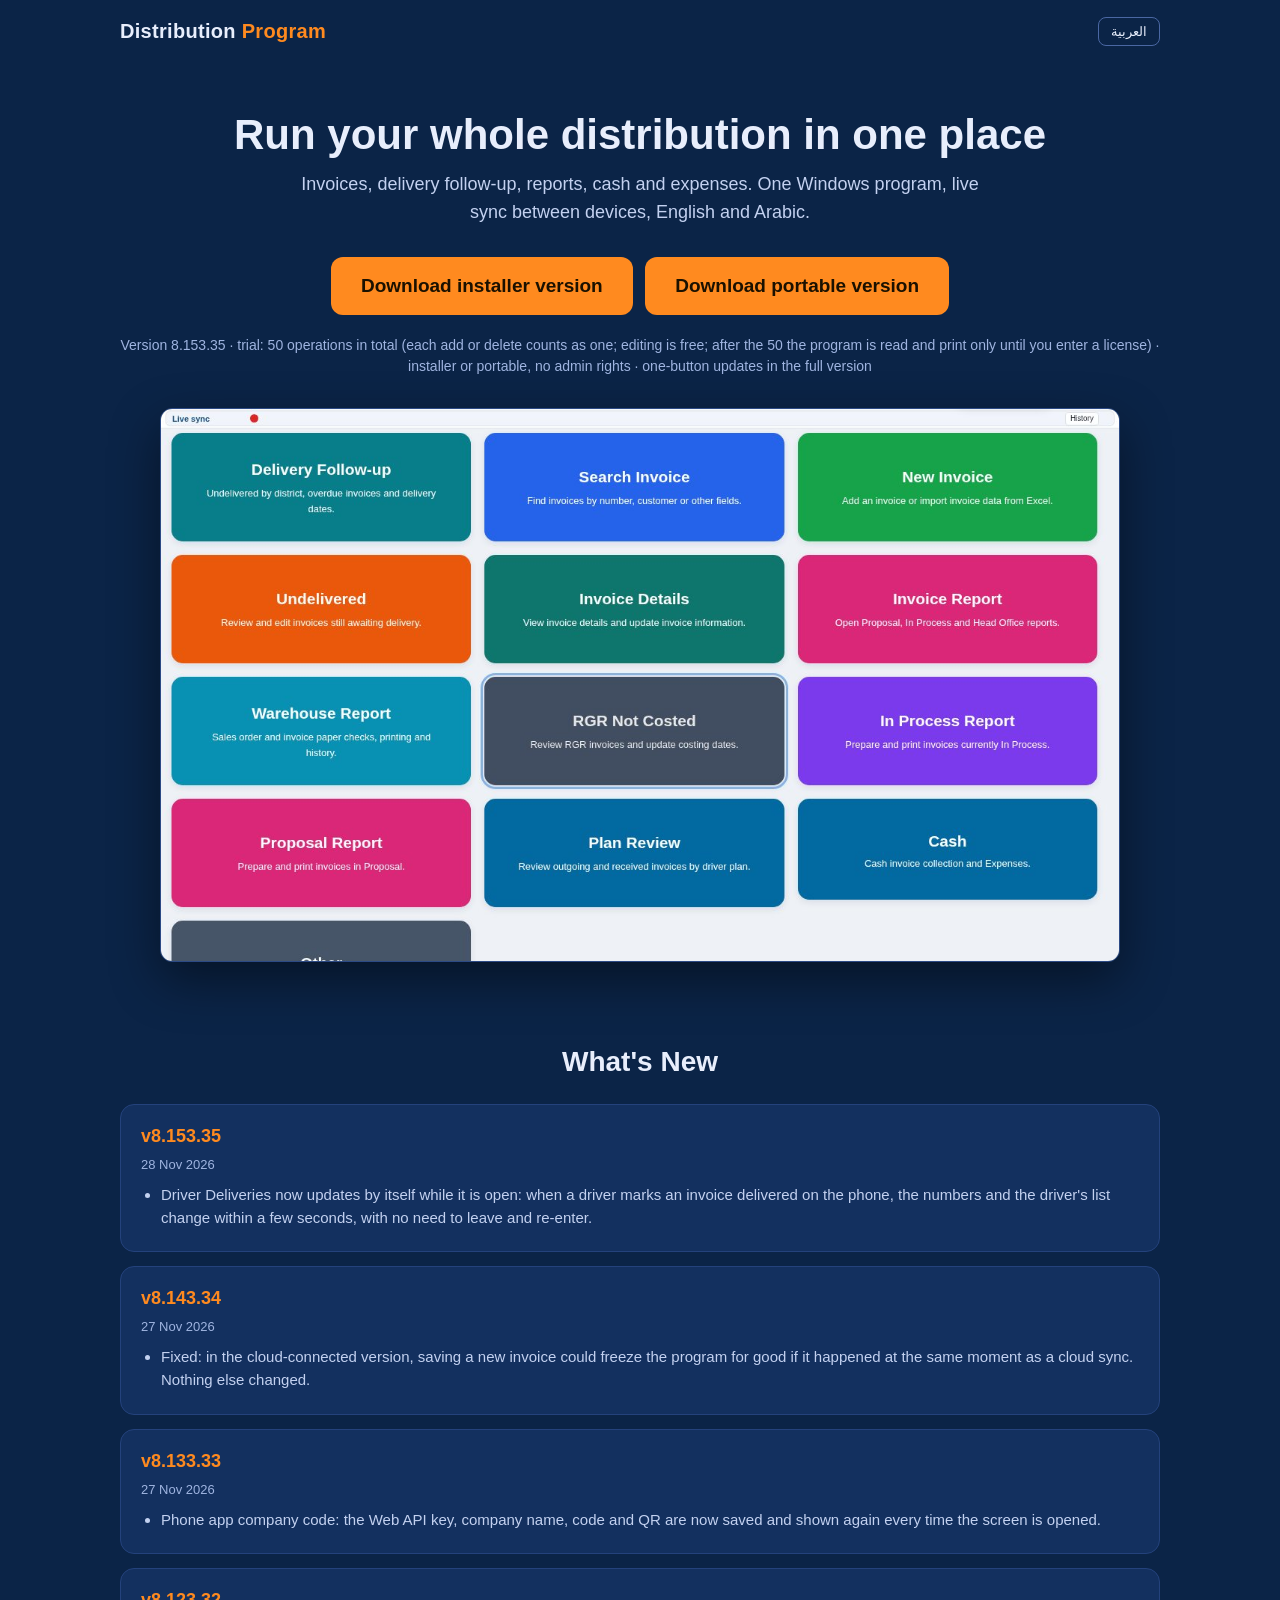
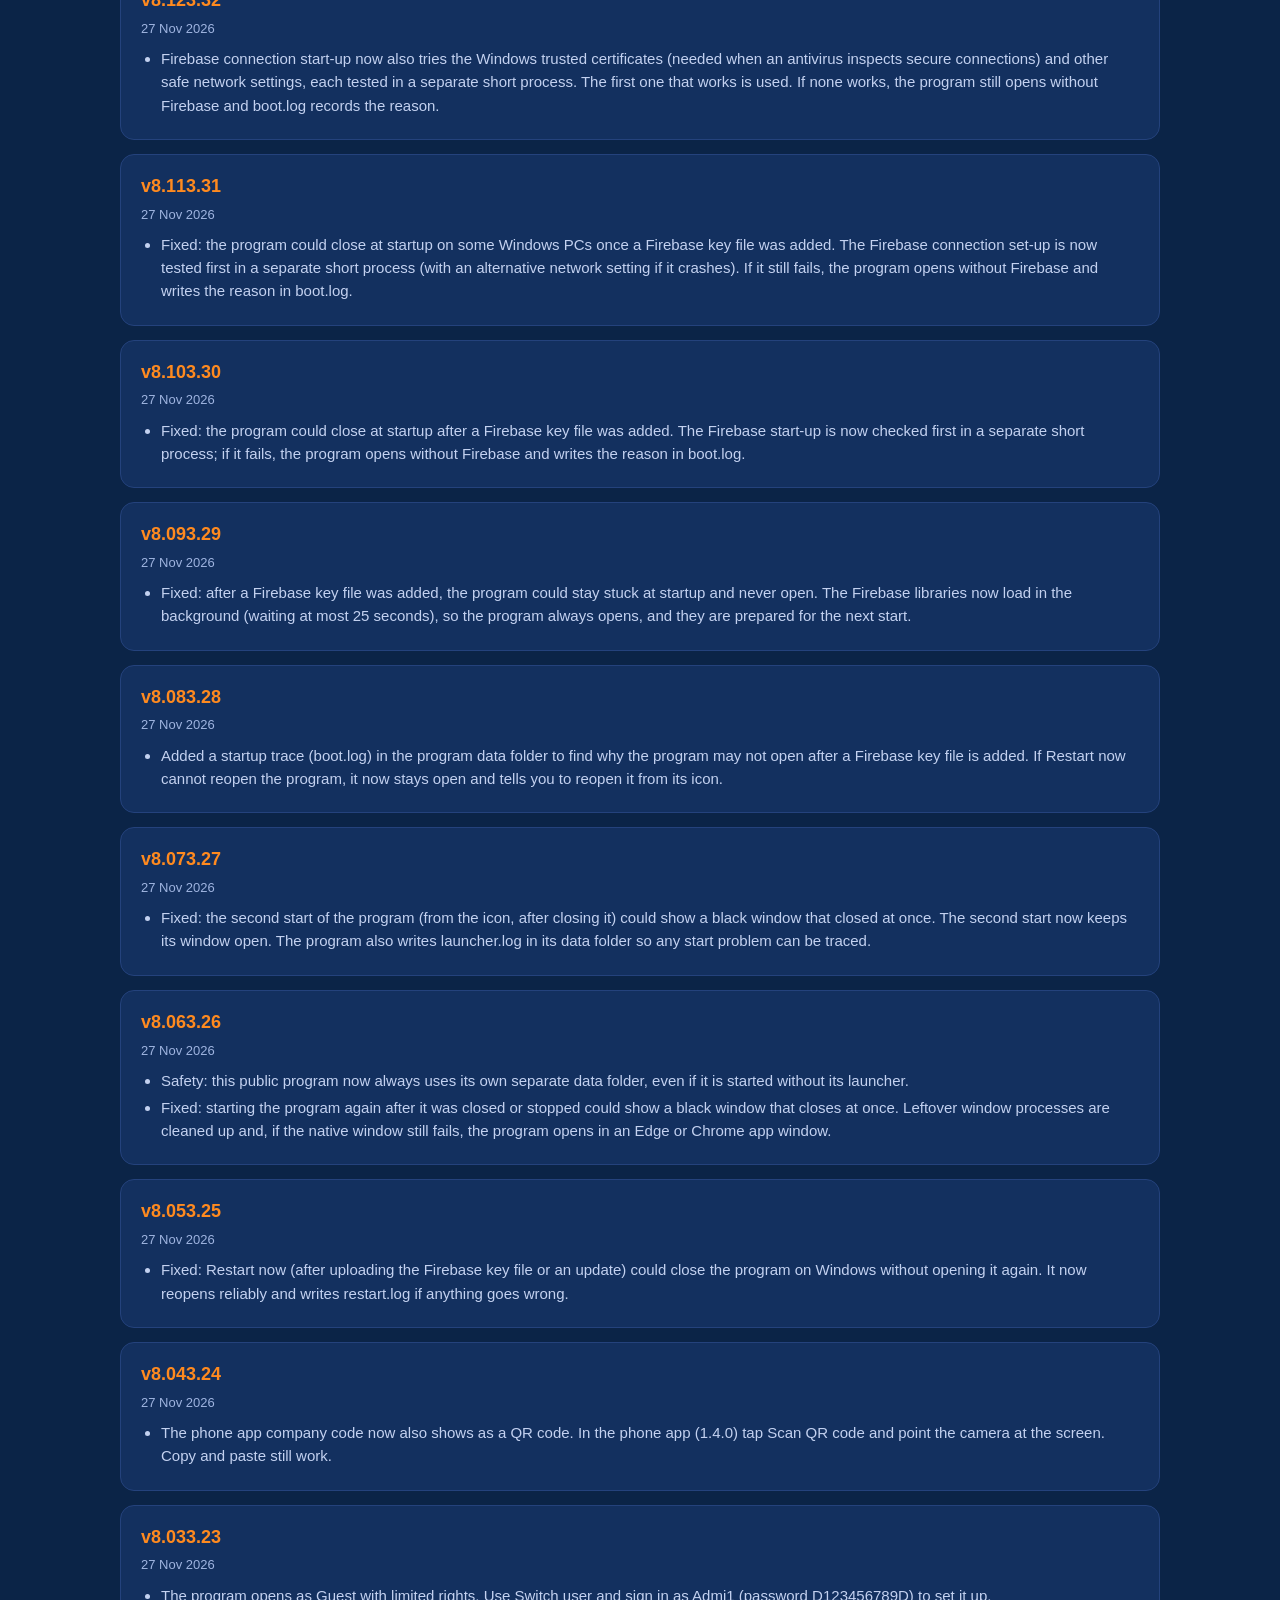
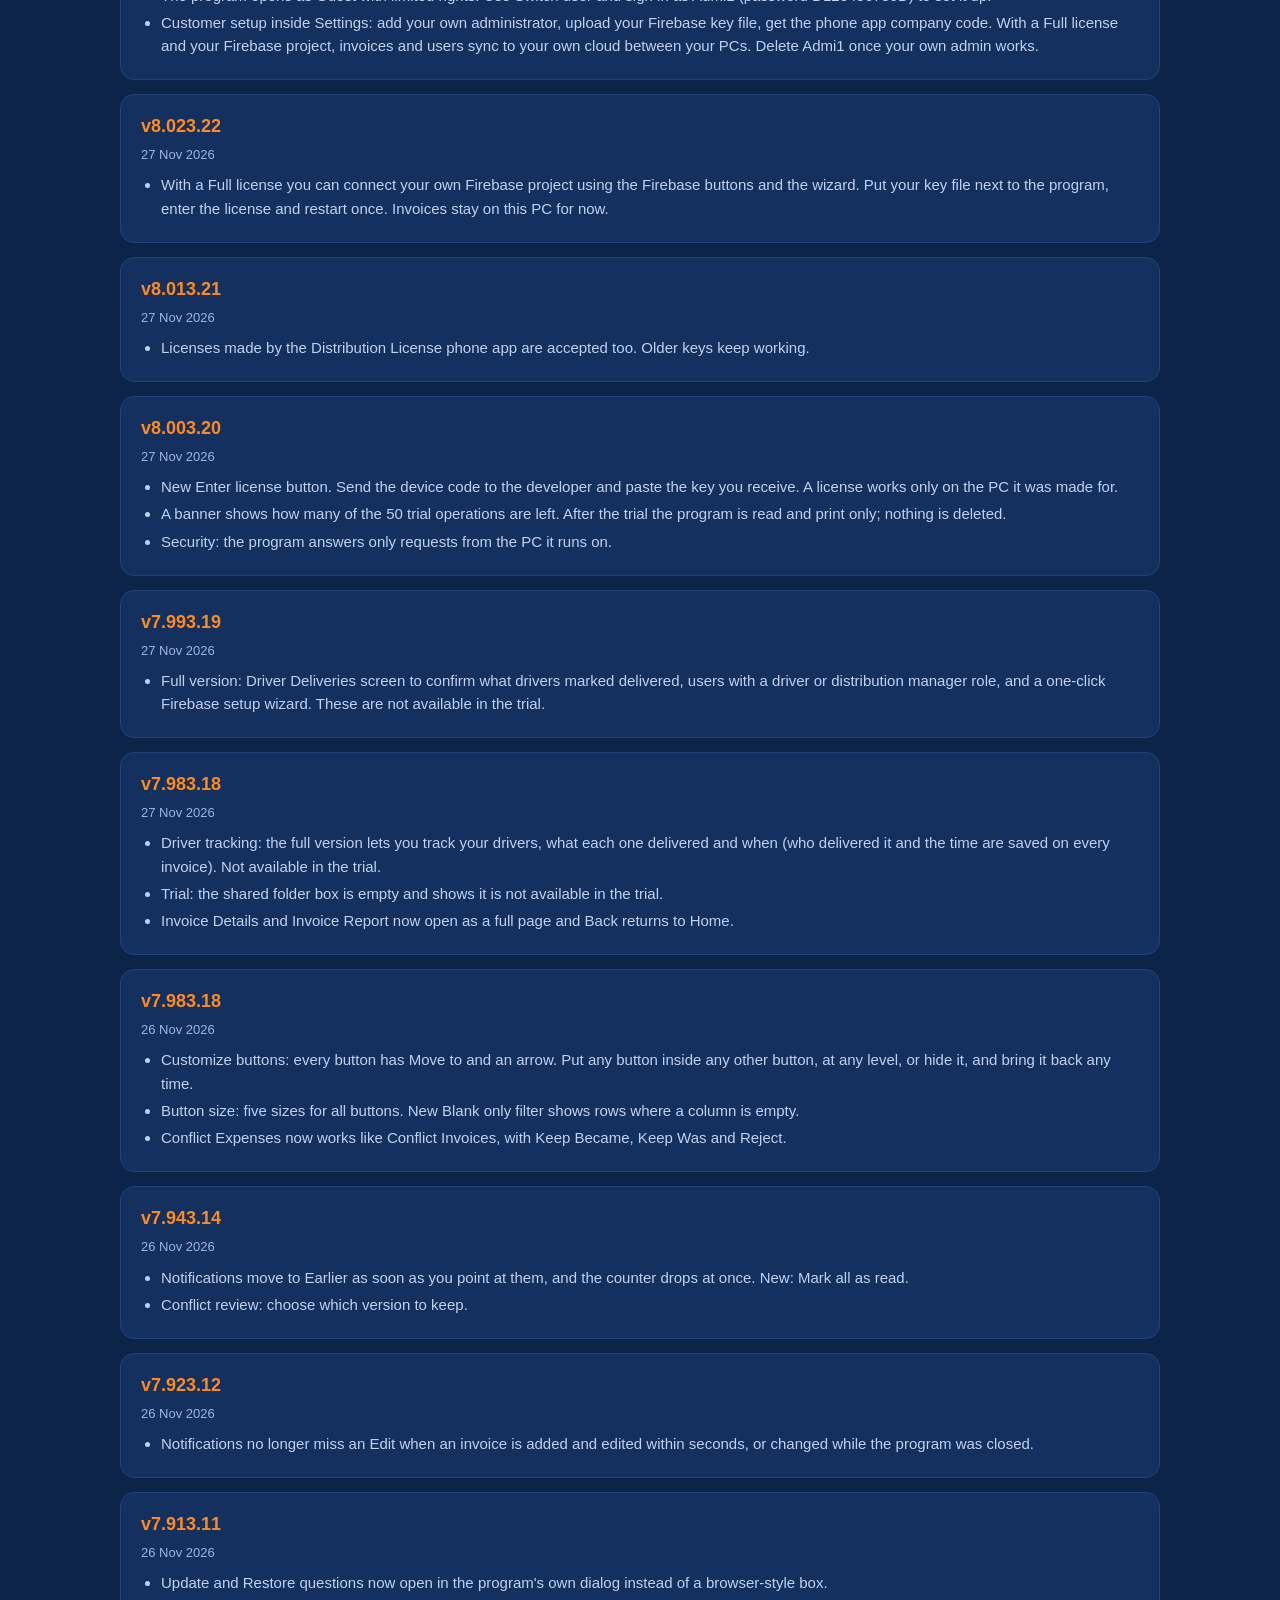
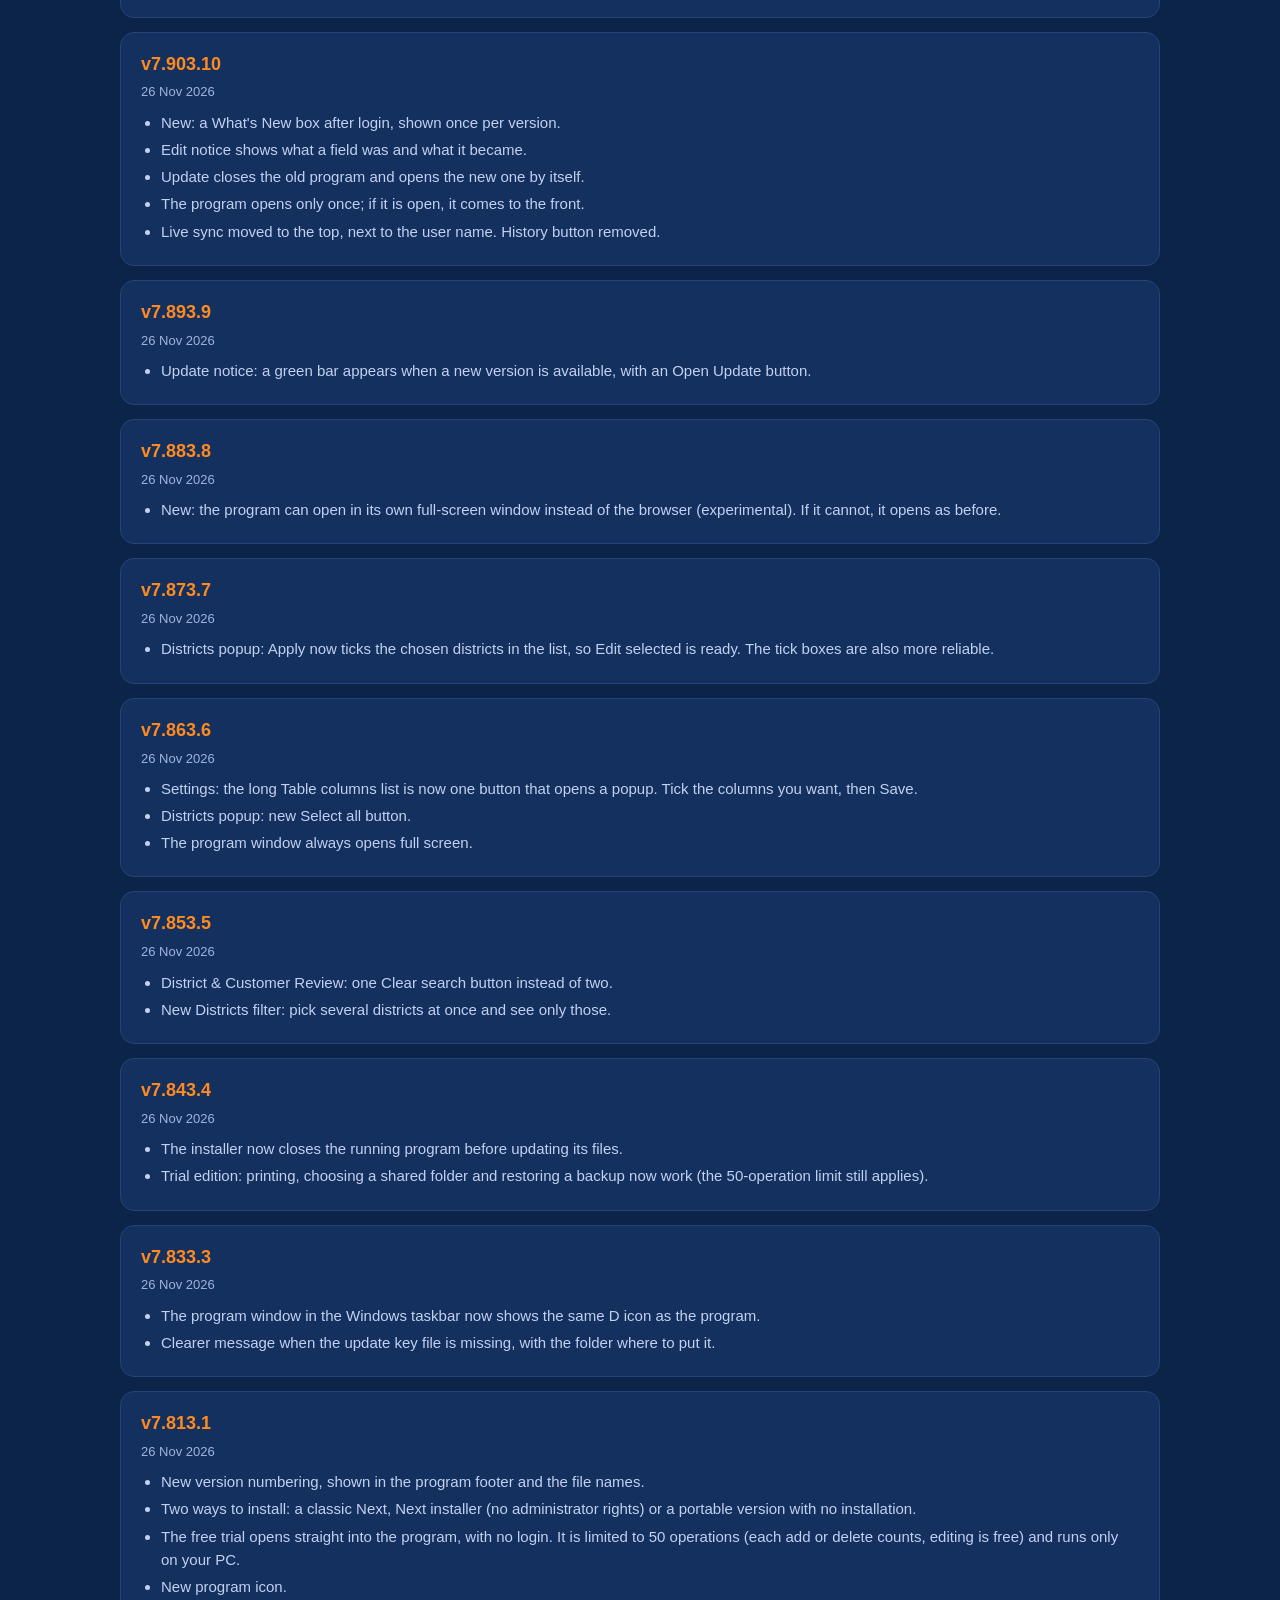
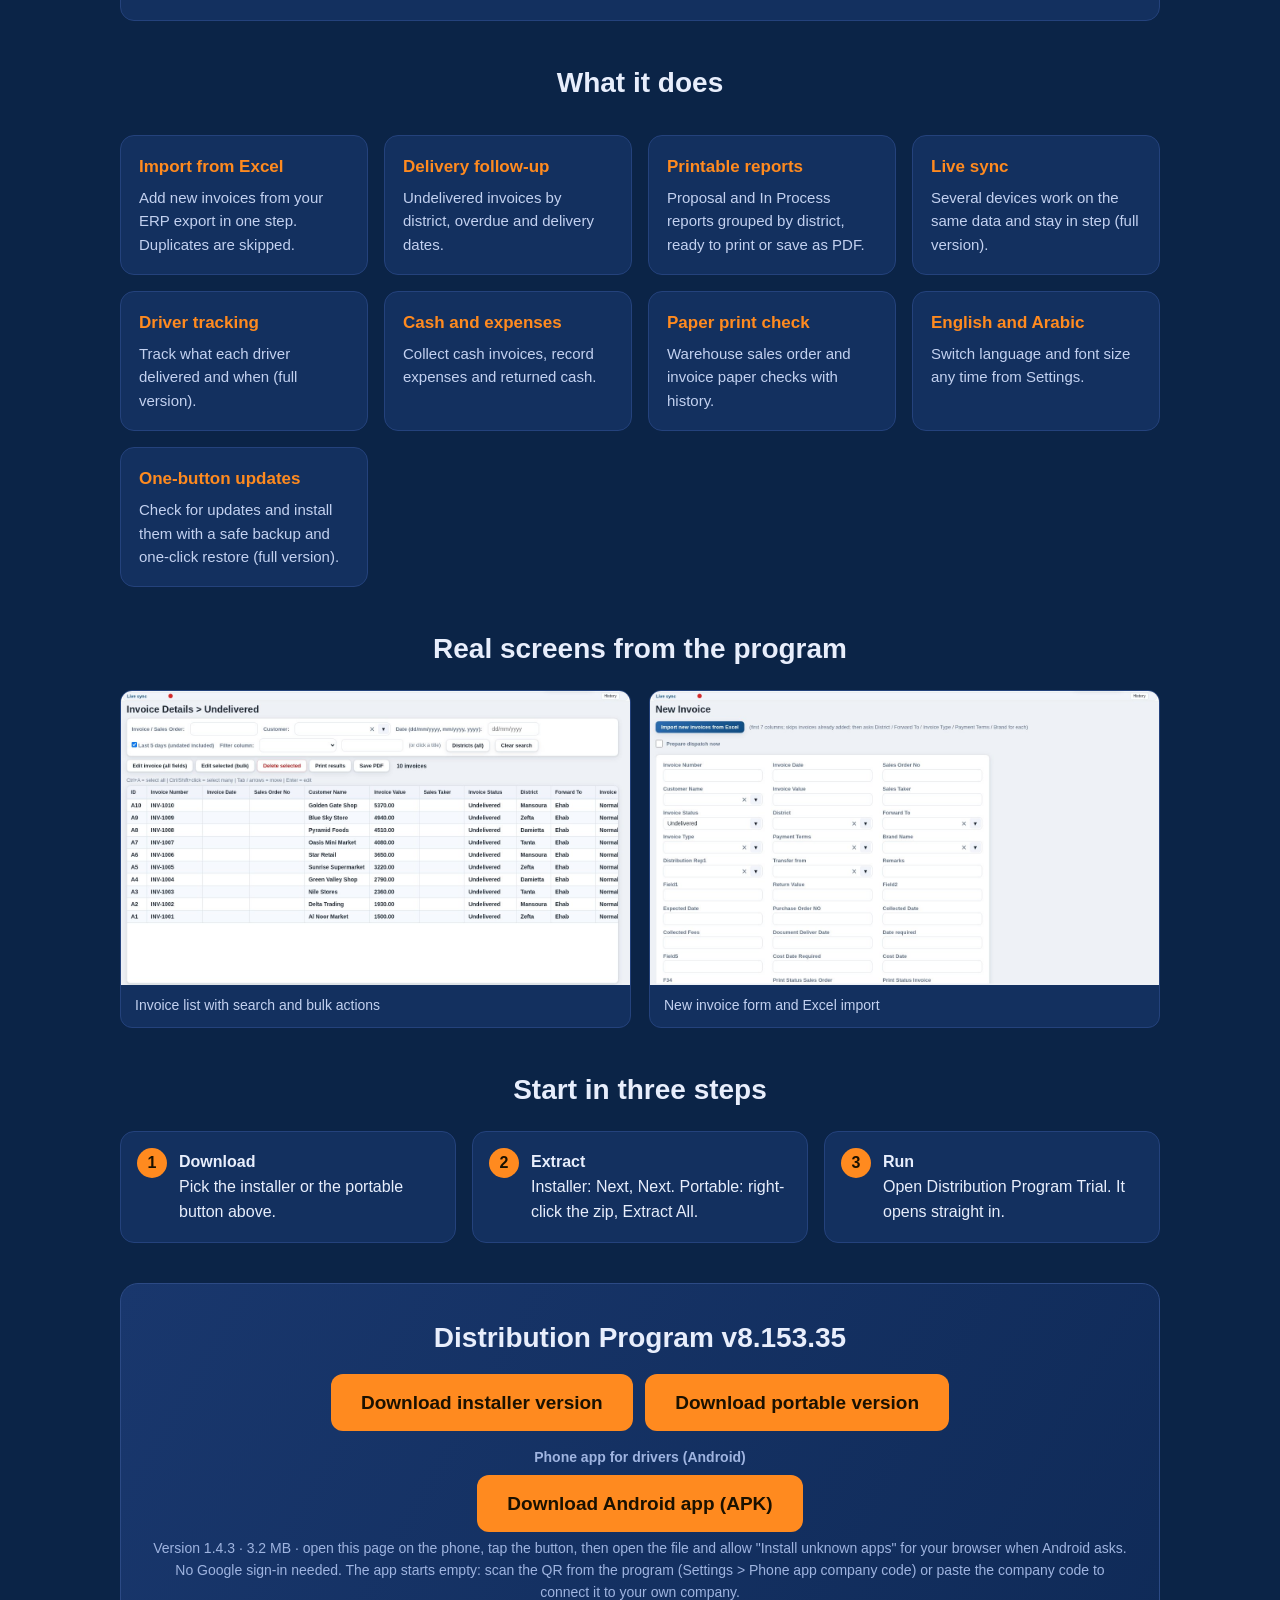
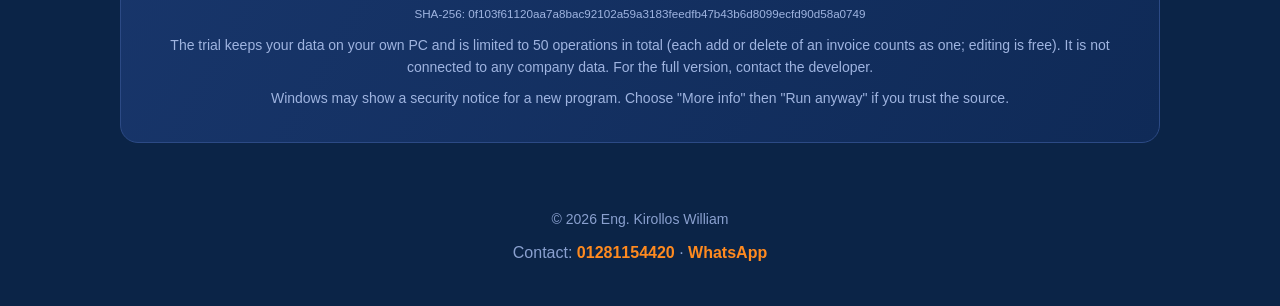
==== index.html @ 6ccec18c "v8.153.35" ====
<!doctype html>
<html lang="en"><head><link rel="icon" href="favicon.ico" sizes="any"><link rel="icon" type="image/png" sizes="32x32" href="favicon-32.png"><link rel="apple-touch-icon" href="apple-touch-icon.png"><meta charset="utf-8"><meta name="viewport" content="width=device-width,initial-scale=1">
<title>Distribution Program</title>
<meta name="description" content="Distribution Program for Windows: invoices, delivery follow-up, reports, cash and expenses in one place.">
<style>
:root{--navy:#0b2447;--blue:#19376d;--orange:#ff8a1f;--ink:#e8eefc;--card:#13305f}
*{box-sizing:border-box}body{margin:0;font-family:Segoe UI,Tahoma,Arial,sans-serif;background:var(--navy);color:var(--ink);line-height:1.55}
a{color:inherit}.wrap{max-width:1080px;margin:auto;padding:0 20px}
header{display:flex;justify-content:space-between;align-items:center;padding:16px 0}
.logo{font-weight:800;font-size:20px;letter-spacing:.3px}.logo b{color:var(--orange)}
.lang{background:transparent;border:1px solid #4a67a3;color:var(--ink);border-radius:8px;padding:6px 12px;cursor:pointer}
.hero{text-align:center;padding:48px 0 28px}.hero h1{font-size:42px;margin:0 0 12px;line-height:1.15}
.hero p{font-size:18px;color:#c3d1f0;max-width:680px;margin:0 auto 24px}
.btn{display:inline-block;background:var(--orange);color:#1b1100;font-weight:800;font-size:19px;padding:14px 30px;border-radius:12px;text-decoration:none}
.btn:hover{filter:brightness(1.08)}.meta{margin-top:14px;color:#9fb4e0;font-size:14px}
.shot{margin:30px auto 10px;max-width:960px;border-radius:12px;overflow:hidden;box-shadow:0 18px 50px rgba(0,0,0,.45);border:1px solid #2c4a85}
.shot img{display:block;width:100%}
.grid{display:grid;grid-template-columns:repeat(auto-fit,minmax(230px,1fr));gap:16px;margin:30px 0}
.card{background:var(--card);border-radius:14px;padding:18px;border:1px solid #24427c}
.card h3{margin:0 0 6px;color:var(--orange);font-size:17px}.card p{margin:0;color:#c3d1f0;font-size:15px}
h2{text-align:center;font-size:28px;margin:40px 0 8px}
.pics{display:grid;grid-template-columns:repeat(auto-fit,minmax(300px,1fr));gap:18px;margin:20px 0}
.pics figure{margin:0;background:var(--card);border-radius:12px;overflow:hidden;border:1px solid #24427c}
.pics img{width:100%;display:block}.pics figcaption{padding:10px 14px;font-size:14px;color:#c3d1f0}
.steps{counter-reset:s;display:grid;grid-template-columns:repeat(auto-fit,minmax(240px,1fr));gap:16px;margin:20px 0}
.steps div{background:var(--card);border-radius:14px;padding:18px 18px 18px 58px;position:relative;border:1px solid #24427c}
.steps div:before{counter-increment:s;content:counter(s);position:absolute;left:16px;top:16px;width:30px;height:30px;border-radius:50%;background:var(--orange);color:#1b1100;font-weight:800;text-align:center;line-height:30px}
.band{background:linear-gradient(120deg,#19376d,#0f2a57);border:1px solid #2c4a85;border-radius:18px;padding:32px;text-align:center;margin:40px 0}
.note{font-size:14px;color:#9fb4e0;margin-top:10px}
footer{text-align:center;color:#8aa0cf;padding:26px 0 40px;font-size:14px}footer .contact{margin-top:10px;font-size:16px}footer a{color:var(--orange);font-weight:700;text-decoration:none}
[dir=rtl] .steps div{padding:18px 58px 18px 18px}[dir=rtl] .steps div:before{left:auto;right:16px}
.ar{display:none}html[lang=ar] .en{display:none}html[lang=ar] .ar{display:revert}
.btn{min-width:260px;text-align:center;margin:6px 4px}
@media(max-width:600px){.btn{display:block;width:100%;min-width:0;margin:10px 0}}
.news{margin:20px 0}.news .rel{background:var(--card);border:1px solid #24427c;border-radius:14px;padding:18px 20px;margin:0 0 14px}.news .rel h3{margin:0 0 4px;color:var(--orange);font-size:18px}.news .rel .d{font-size:13px;color:#9fb4e0;margin-bottom:8px}.news ul{margin:0;padding-inline-start:20px;color:#c3d1f0;font-size:15px}.news li{margin:4px 0}
</style></head><body>
<div class="wrap">
<header><div class="logo">Distribution <b>Program</b></div><button class="lang" id="lang">العربية</button></header>

<section class="hero">
<h1><span class="en">Run your whole distribution in one place</span><span class="ar">شغّل التوزيع كله من مكان واحد</span></h1>
<p><span class="en">Invoices, delivery follow-up, reports, cash and expenses. One Windows program, live sync between devices, English and Arabic.</span><span class="ar">فواتير، متابعة التسليم، تقارير، كاش ومصروفات. برنامج واحد على ويندوز، مزامنة مباشرة بين الأجهزة، عربي وإنجليزي.</span></p>
<a class="btn" href="download/Distribution-Program-Trial-v8.153.35-Setup.exe" download><span class="en">Download installer version</span><span class="ar">حمل نسخة التثبيت</span></a> <a class="btn" href="download/Distribution-Program-Trial-v8.153.35-Portable.zip" download><span class="en">Download portable version</span><span class="ar">حمل نسخة بدون تثبيت</span></a>
<div class="meta"><span class="en">Version 8.153.35 &middot; trial: 50 operations in total (each add or delete counts as one; editing is free; after the 50 the program is read and print only until you enter a license) &middot; installer or portable, no admin rights &middot; one-button updates in the full version</span><span class="ar">النسخة 8.153.35 &middot; التجربة: 50 عملية إجمالا (كل إضافة أو حذف = عملية، والتعديل مجاني، وبعد الـ 50 البرنامج قراءة وطباعة بس لحد ما تدخل ترخيص) &middot; بتثبيت أو من غير تثبيت، ومن غير صلاحيات أدمن</span></div>
<div class="shot"><img src="img/home.jpg" alt="Program home screen"></div>
</section>

<h2 id="news"><span class="en">What's New</span><span class="ar">الجديد</span></h2>
<div class="news">
<div class="rel"><h3>v8.153.35</h3><div class="d"><span class="en">28 Nov 2026</span><span class="ar">٢٨ نوفمبر ٢٠٢٦</span></div><ul>
<li><span class="en">Driver Deliveries now updates by itself while it is open: when a driver marks an invoice delivered on the phone, the numbers and the driver's list change within a few seconds, with no need to leave and re-enter.</span><span class="ar">شاشة Driver Deliveries بقت بتتحدث لوحدها وهي مفتوحة: لما السواق يعلّم فاتورة تم تسليمها من الموبايل، الأرقام وقايمة السواق بتتغير في ثواني من غير ما تخرج وتدخل.</span></li>
</ul></div>
<div class="rel"><h3>v8.143.34</h3><div class="d"><span class="en">27 Nov 2026</span><span class="ar">٢٧ نوفمبر ٢٠٢٦</span></div><ul>
<li><span class="en">Fixed: in the cloud-connected version, saving a new invoice could freeze the program for good if it happened at the same moment as a cloud sync. Nothing else changed.</span><span class="ar">تم الإصلاح: في النسخة المتصلة بالسحابة، حفظ فاتورة جديدة كان ممكن يعلّق البرنامج لو حصل في نفس لحظة مزامنة السحابة. ومفيش أي حاجة تانية اتغيرت.</span></li>
</ul></div>
<div class="rel"><h3>v8.133.33</h3><div class="d"><span class="en">27 Nov 2026</span><span class="ar">٢٧ نوفمبر ٢٠٢٦</span></div><ul>
<li><span class="en">Phone app company code: the Web API key, company name, code and QR are now saved and shown again every time the screen is opened.</span><span class="ar">كود الشركة لتطبيق الموبايل: مفتاح Web API واسم الشركة والكود والـ QR بقوا بيتحفظوا وبيظهروا تاني كل ما تفتح الشاشة.</span></li>
</ul></div>
<div class="rel"><h3>v8.123.32</h3><div class="d"><span class="en">27 Nov 2026</span><span class="ar">٢٧ نوفمبر ٢٠٢٦</span></div><ul>
<li><span class="en">Firebase connection start-up now also tries the Windows trusted certificates (needed when an antivirus inspects secure connections) and other safe network settings, each tested in a separate short process. The first one that works is used. If none works, the program still opens without Firebase and boot.log records the reason.</span><span class="ar">بدء اتصال Firebase بقى بيجرب كمان شهادات ويندوز الموثوقة (مطلوبة لما مضاد الفيروسات بيفحص الاتصالات الآمنة) وإعدادات شبكة آمنة تانية، كل واحدة في عملية منفصلة قصيرة. أول واحدة تنجح بتتستخدم. ولو مفيش واحدة نجحت البرنامج لسه بيفتح من غير Firebase وboot.log بيسجل السبب.</span></li>
</ul></div>
<div class="rel"><h3>v8.113.31</h3><div class="d"><span class="en">27 Nov 2026</span><span class="ar">٢٧ نوفمبر ٢٠٢٦</span></div><ul>
<li><span class="en">Fixed: the program could close at startup on some Windows PCs once a Firebase key file was added. The Firebase connection set-up is now tested first in a separate short process (with an alternative network setting if it crashes). If it still fails, the program opens without Firebase and writes the reason in boot.log.</span><span class="ar">تم الإصلاح: البرنامج كان ممكن يقفل عند التشغيل على بعض أجهزة ويندوز بعد إضافة ملف مفتاح Firebase. دلوقتي بيتم تجربة إعداد اتصال Firebase الأول في عملية منفصلة قصيرة (ومعاها إعداد شبكة بديل لو انهارت). ولو لسه فشلت البرنامج بيفتح من غير Firebase ويكتب السبب في boot.log.</span></li>
</ul></div>
<div class="rel"><h3>v8.103.30</h3><div class="d"><span class="en">27 Nov 2026</span><span class="ar">٢٧ نوفمبر ٢٠٢٦</span></div><ul>
<li><span class="en">Fixed: the program could close at startup after a Firebase key file was added. The Firebase start-up is now checked first in a separate short process; if it fails, the program opens without Firebase and writes the reason in boot.log.</span><span class="ar">تم الإصلاح: البرنامج كان ممكن يقفل عند التشغيل بعد إضافة ملف مفتاح Firebase. دلوقتي بيتم فحص تشغيل Firebase الأول في عملية منفصلة قصيرة، ولو فشل البرنامج بيفتح من غير Firebase ويكتب السبب في boot.log.</span></li>
</ul></div>
<div class="rel"><h3>v8.093.29</h3><div class="d"><span class="en">27 Nov 2026</span><span class="ar">٢٧ نوفمبر ٢٠٢٦</span></div><ul>
<li><span class="en">Fixed: after a Firebase key file was added, the program could stay stuck at startup and never open. The Firebase libraries now load in the background (waiting at most 25 seconds), so the program always opens, and they are prepared for the next start.</span><span class="ar">تم الإصلاح: بعد إضافة ملف مفتاح Firebase كان البرنامج ممكن يفضل عالق عند التشغيل ومايفتحش. دلوقتي مكتبات Firebase بتتحمل في الخلفية (بحد أقصى 25 ثانية) فالبرنامج بيفتح دايما، وبتتجهز للتشغيل الجاي.</span></li>
</ul></div>
<div class="rel"><h3>v8.083.28</h3><div class="d"><span class="en">27 Nov 2026</span><span class="ar">٢٧ نوفمبر ٢٠٢٦</span></div><ul>
<li><span class="en">Added a startup trace (boot.log) in the program data folder to find why the program may not open after a Firebase key file is added. If Restart now cannot reopen the program, it now stays open and tells you to reopen it from its icon.</span><span class="ar">تمت إضافة سجل بدء التشغيل (boot.log) في فولدر بيانات البرنامج لمعرفة سبب عدم فتح البرنامج بعد إضافة مفتاح Firebase. ولو زر Restart now مقدرش يفتح البرنامج تاني، البرنامج بيفضل مفتوح ويقولك تفتحه من الأيقونة.</span></li>
</ul></div>
<div class="rel"><h3>v8.073.27</h3><div class="d"><span class="en">27 Nov 2026</span><span class="ar">٢٧ نوفمبر ٢٠٢٦</span></div><ul>
<li><span class="en">Fixed: the second start of the program (from the icon, after closing it) could show a black window that closed at once. The second start now keeps its window open. The program also writes launcher.log in its data folder so any start problem can be traced.</span><span class="ar">تم الإصلاح: التشغيل التاني للبرنامج (من الأيقونة بعد ما تقفله) كان ممكن يطلع شاشة سودا وتقفل على طول. دلوقتي التشغيل التاني بيسيب النافذة مفتوحة. وكمان البرنامج بيكتب ملف launcher.log في فولدر بياناته علشان أي مشكلة في التشغيل تتتبع.</span></li>
</ul></div>
<div class="rel"><h3>v8.063.26</h3><div class="d"><span class="en">27 Nov 2026</span><span class="ar">٢٧ نوفمبر ٢٠٢٦</span></div><ul>
<li><span class="en">Safety: this public program now always uses its own separate data folder, even if it is started without its launcher.</span><span class="ar">أمان: البرنامج العام ده بقى دايما بيستخدم فولدر بيانات منفصل بتاعه، حتى لو اتشغل من غير الـ launcher.</span></li>
<li><span class="en">Fixed: starting the program again after it was closed or stopped could show a black window that closes at once. Leftover window processes are cleaned up and, if the native window still fails, the program opens in an Edge or Chrome app window.</span><span class="ar">تم الإصلاح: تشغيل البرنامج تاني بعد ما اتقفل كان ممكن يطلع شاشة سودا وتقفل على طول. دلوقتي بيتم تنضيف عمليات النافذة المتبقية، ولو النافذة الأصلية فشلت البرنامج بيفتح في نافذة Edge أو Chrome.</span></li>
</ul></div>
<div class="rel"><h3>v8.053.25</h3><div class="d"><span class="en">27 Nov 2026</span><span class="ar">٢٧ نوفمبر ٢٠٢٦</span></div><ul>
<li><span class="en">Fixed: Restart now (after uploading the Firebase key file or an update) could close the program on Windows without opening it again. It now reopens reliably and writes restart.log if anything goes wrong.</span><span class="ar">تم الإصلاح: زر Restart now (بعد رفع ملف مفتاح Firebase أو بعد تحديث) كان ممكن يقفل البرنامج على ويندوز ومايفتحش تاني. دلوقتي بيفتح من جديد بشكل ثابت وبيكتب restart.log لو حصل أي مشكلة.</span></li>
</ul></div>
<div class="rel"><h3>v8.043.24</h3><div class="d"><span class="en">27 Nov 2026</span><span class="ar">٢٧ نوفمبر ٢٠٢٦</span></div><ul>
<li><span class="en">The phone app company code now also shows as a QR code. In the phone app (1.4.0) tap Scan QR code and point the camera at the screen. Copy and paste still work.</span><span class="ar">كود الشركة للتطبيق بقى بيظهر كمان كـ QR. في تطبيق الموبايل (1.4.0) دوس Scan QR code ووجّه الكاميرا على الشاشة. النسخ واللصق لسه شغالين.</span></li>
</ul></div>
<div class="rel"><h3>v8.033.23</h3><div class="d"><span class="en">27 Nov 2026</span><span class="ar">٢٧ نوفمبر ٢٠٢٦</span></div><ul>
<li><span class="en">The program opens as Guest with limited rights. Use Switch user and sign in as Admi1 (password D123456789D) to set it up.</span><span class="ar">البرنامج بيفتح كـ Guest بصلاحيات محدودة. اضغط تبديل المستخدم وادخل بـ Admi1 (كلمة السر D123456789D) علشان تجهزه.</span></li>
<li><span class="en">Customer setup inside Settings: add your own administrator, upload your Firebase key file, get the phone app company code. With a Full license and your Firebase project, invoices and users sync to your own cloud between your PCs. Delete Admi1 once your own admin works.</span><span class="ar">تجهيز العميل من الإعدادات: ضيف الأدمن بتاعك، ارفع ملف مفتاح Firebase، واطلع كود الشركة لتطبيق الموبايل. مع ترخيص Full ومشروع Firebase بتاعك، الفواتير والمستخدمين بيتزامنوا على السحابة بتاعتك بين أجهزتك. امسح Admi1 لما الأدمن بتاعك يشتغل.</span></li>
</ul></div>
<div class="rel"><h3>v8.023.22</h3><div class="d"><span class="en">27 Nov 2026</span><span class="ar">٢٧ نوفمبر ٢٠٢٦</span></div><ul>
<li><span class="en">With a Full license you can connect your own Firebase project using the Firebase buttons and the wizard. Put your key file next to the program, enter the license and restart once. Invoices stay on this PC for now.</span><span class="ar">مع ترخيص Full تقدر توصّل مشروع Firebase بتاعك بأزرار Firebase والمعالج. حط ملف المفتاح جنب البرنامج، دخّل الترخيص وأعد التشغيل مرة. الفواتير لسه على الجهاز ده.</span></li>
</ul></div>
<div class="rel"><h3>v8.013.21</h3><div class="d"><span class="en">27 Nov 2026</span><span class="ar">٢٧ نوفمبر ٢٠٢٦</span></div><ul>
<li><span class="en">Licenses made by the Distribution License phone app are accepted too. Older keys keep working.</span><span class="ar">المفاتيح اللي بتتعمل من تطبيق Distribution License على الموبايل بقت بتشتغل كمان. والمفاتيح القديمة لسه شغالة.</span></li>
</ul></div>
<div class="rel"><h3>v8.003.20</h3><div class="d"><span class="en">27 Nov 2026</span><span class="ar">٢٧ نوفمبر ٢٠٢٦</span></div><ul>
<li><span class="en">New Enter license button. Send the device code to the developer and paste the key you receive. A license works only on the PC it was made for.</span><span class="ar">زرار جديد Enter license. ابعت كود الجهاز للمطور وحط المفتاح اللي هيوصلك. الترخيص بيشتغل على الجهاز اللي اتعمل له بس.</span></li>
<li><span class="en">A banner shows how many of the 50 trial operations are left. After the trial the program is read and print only; nothing is deleted.</span><span class="ar">شريط بيوريك فاضل كام عملية من الـ 50. بعد التجربة البرنامج قراءة وطباعة بس ومفيش حاجة بتتمسح.</span></li>
<li><span class="en">Security: the program answers only requests from the PC it runs on.</span><span class="ar">أمان: البرنامج بيرد على الطلبات اللي جاية من الجهاز اللي شغال عليه بس.</span></li>
</ul></div>
<div class="rel"><h3>v7.993.19</h3><div class="d"><span class="en">27 Nov 2026</span><span class="ar">٢٧ نوفمبر ٢٠٢٦</span></div><ul>
<li><span class="en">Full version: Driver Deliveries screen to confirm what drivers marked delivered, users with a driver or distribution manager role, and a one-click Firebase setup wizard. These are not available in the trial.</span><span class="ar">النسخة الكاملة: شاشة تسليمات السواقين لتأكيد اللي السواقين علموه تم تسليمه، ومستخدمين بدور سواق أو مدير توزيع، ومعالج إعداد Firebase بضغطة واحدة. مش متاحة في النسخة التجريبية.</span></li>
</ul></div>
<div class="rel"><h3>v7.983.18</h3><div class="d"><span class="en">27 Nov 2026</span><span class="ar">٢٧ نوفمبر ٢٠٢٦</span></div><ul>
<li><span class="en">Driver tracking: the full version lets you track your drivers, what each one delivered and when (who delivered it and the time are saved on every invoice). Not available in the trial.</span><span class="ar">تتبع السواقين: النسخة الكاملة بتخليك تتابع السواقين، كل واحد سلم إيه وإمتى (اسم اللي سلم ووقت التسليم بيتسجلوا على كل فاتورة). مش متاح في النسخة التجريبية.</span></li>
<li><span class="en">Trial: the shared folder box is empty and shows it is not available in the trial.</span><span class="ar">النسخة التجريبية: خانة مجلد الشير فاضية ومكتوب إنها مش متاحة في التجريبي.</span></li>
<li><span class="en">Invoice Details and Invoice Report now open as a full page and Back returns to Home.</span><span class="ar">Invoice Details و Invoice Report بيفتحوا صفحة كاملة و Back بيرجعك لـ Home.</span></li>
</ul></div>
<div class="rel"><h3>v7.983.18</h3><div class="d"><span class="en">26 Nov 2026</span><span class="ar">٢٦ نوفمبر ٢٠٢٦</span></div><ul>
<li><span class="en">Customize buttons: every button has Move to and an arrow. Put any button inside any other button, at any level, or hide it, and bring it back any time.</span><span class="ar">Customize buttons: كل زرار جمبه Move to وسهم. تدخل أي زرار جوة أي زرار تاني في أي مستوى، أو تخفيه، وترجعه وقت ما تحب.</span></li>
<li><span class="en">Button size: five sizes for all buttons. New Blank only filter shows rows where a column is empty.</span><span class="ar">حجم الأزرار: خمس أحجام لكل الأزرار. وفلتر جديد Blank only بيعرض الصفوف اللي العمود بتاعها فاضي.</span></li>
<li><span class="en">Conflict Expenses now works like Conflict Invoices, with Keep Became, Keep Was and Reject.</span><span class="ar">Conflict Expenses بقت زي Conflict Invoices، مع Keep Became وKeep Was وReject.</span></li>
</ul></div>
<div class="rel"><h3>v7.943.14</h3><div class="d"><span class="en">26 Nov 2026</span><span class="ar">٢٦ نوفمبر ٢٠٢٦</span></div><ul>
<li><span class="en">Notifications move to Earlier as soon as you point at them, and the counter drops at once. New: Mark all as read.</span><span class="ar">الإشعار بينتقل لـ Earlier أول ما تقف عليه بالماوس والعداد بينقص فورا. جديد: Mark all as read.</span></li>
<li><span class="en">Conflict review: choose which version to keep.</span><span class="ar">مراجعة الكونفليكت: اختار النسخة اللي تفضل.</span></li>
</ul></div>
<div class="rel"><h3>v7.923.12</h3><div class="d"><span class="en">26 Nov 2026</span><span class="ar">٢٦ نوفمبر ٢٠٢٦</span></div><ul>
<li><span class="en">Notifications no longer miss an Edit when an invoice is added and edited within seconds, or changed while the program was closed.</span><span class="ar">الإشعارات بقت متفوتش التعديل لو الفاتورة اتضافت واتعدلت في ثواني، أو اتغيرت والبرنامج مقفول.</span></li>
</ul></div>
<div class="rel"><h3>v7.913.11</h3><div class="d"><span class="en">26 Nov 2026</span><span class="ar">٢٦ نوفمبر ٢٠٢٦</span></div><ul>
<li><span class="en">Update and Restore questions now open in the program's own dialog instead of a browser-style box.</span><span class="ar">أسئلة التحديث والاسترجاع بقت بتظهر في نافذة البرنامج نفسه بدل صندوق المتصفح.</span></li>
</ul></div>
<div class="rel"><h3>v7.903.10</h3><div class="d"><span class="en">26 Nov 2026</span><span class="ar">٢٦ نوفمبر ٢٠٢٦</span></div><ul>
<li><span class="en">New: a What's New box after login, shown once per version.</span><span class="ar">جديد: نافذة "الجديد" بعد تسجيل الدخول، بتظهر مرة واحدة لكل نسخة.</span></li>
<li><span class="en">Edit notice shows what a field was and what it became.</span><span class="ar">إشعار التعديل بيوضح كانت إيه وبقت إيه.</span></li>
<li><span class="en">Update closes the old program and opens the new one by itself.</span><span class="ar">التحديث بيقفل البرنامج القديم ويفتح الجديد لوحده.</span></li>
<li><span class="en">The program opens only once; if it is open, it comes to the front.</span><span class="ar">البرنامج بيفتح مرة واحدة، ولو مفتوح بيظهر قدامك.</span></li>
<li><span class="en">Live sync moved to the top, next to the user name. History button removed.</span><span class="ar">Live sync بقى فوق جنب اسم المستخدم، وزرار History اتشال.</span></li>
</ul></div>
<div class="rel"><h3>v7.893.9</h3><div class="d"><span class="en">26 Nov 2026</span><span class="ar">٢٦ نوفمبر ٢٠٢٦</span></div><ul>
<li><span class="en">Update notice: a green bar appears when a new version is available, with an Open Update button.</span><span class="ar">إشعار التحديث: شريط أخضر بيظهر لما تتوفر نسخة جديدة، وفيه زرار Open Update.</span></li>
</ul></div>
<div class="rel"><h3>v7.883.8</h3><div class="d"><span class="en">26 Nov 2026</span><span class="ar">٢٦ نوفمبر ٢٠٢٦</span></div><ul>
<li><span class="en">New: the program can open in its own full-screen window instead of the browser (experimental). If it cannot, it opens as before.</span><span class="ar">جديد: البرنامج ممكن يفتح في نافذة خاصة به ملء الشاشة بدل المتصفح (تجريبي). ولو مقدرش بيفتح زي الأول.</span></li>
</ul></div>
<div class="rel"><h3>v7.873.7</h3><div class="d"><span class="en">26 Nov 2026</span><span class="ar">٢٦ نوفمبر ٢٠٢٦</span></div><ul>
<li><span class="en">Districts popup: Apply now ticks the chosen districts in the list, so Edit selected is ready. The tick boxes are also more reliable.</span><span class="ar">نافذة Districts: زرار Apply دلوقتي بيعلّم المناطق اللي اخترتها في القايمة، فـ Edit selected يبقى جاهز. وخانات التحديد بقت أثبت.</span></li>
</ul></div>
<div class="rel"><h3>v7.863.6</h3><div class="d"><span class="en">26 Nov 2026</span><span class="ar">٢٦ نوفمبر ٢٠٢٦</span></div><ul>
<li><span class="en">Settings: the long Table columns list is now one button that opens a popup. Tick the columns you want, then Save.</span><span class="ar">الإعدادات: قايمة أعمدة الجدول الطويلة بقت زرار واحد بيفتح نافذة. اختار الأعمدة وبعدين Save.</span></li>
<li><span class="en">Districts popup: new Select all button.</span><span class="ar">نافذة Districts: زرار Select all جديد.</span></li>
<li><span class="en">The program window always opens full screen.</span><span class="ar">نافذة البرنامج بتفتح دايماً ملء الشاشة.</span></li>
</ul></div>
<div class="rel"><h3>v7.853.5</h3><div class="d"><span class="en">26 Nov 2026</span><span class="ar">٢٦ نوفمبر ٢٠٢٦</span></div><ul>
<li><span class="en">District &amp; Customer Review: one Clear search button instead of two.</span><span class="ar">مراجعة المنطقة والعميل: زرار Clear search واحد بدل اتنين.</span></li>
<li><span class="en">New Districts filter: pick several districts at once and see only those.</span><span class="ar">فلتر Districts جديد: اختار كذا منطقة مع بعض وشوف دول بس.</span></li>
</ul></div>
<div class="rel"><h3>v7.843.4</h3><div class="d"><span class="en">26 Nov 2026</span><span class="ar">٢٦ نوفمبر ٢٠٢٦</span></div><ul>
<li><span class="en">The installer now closes the running program before updating its files.</span><span class="ar">المثبّت دلوقتي بيقفل البرنامج الشغال قبل ما يحدّث ملفاته.</span></li>
<li><span class="en">Trial edition: printing, choosing a shared folder and restoring a backup now work (the 50-operation limit still applies).</span><span class="ar">النسخة التجريبية: الطباعة واختيار الفولدر المشترك واسترجاع النسخة الاحتياطية بقوا شغالين (حد الـ 50 عملية زي ما هو).</span></li>
</ul></div>
<div class="rel"><h3>v7.833.3</h3><div class="d"><span class="en">26 Nov 2026</span><span class="ar">٢٦ نوفمبر ٢٠٢٦</span></div><ul>
<li><span class="en">The program window in the Windows taskbar now shows the same D icon as the program.</span><span class="ar">نافذة البرنامج في شريط المهام بقت بنفس أيقونة D بتاعة البرنامج.</span></li>
<li><span class="en">Clearer message when the update key file is missing, with the folder where to put it.</span><span class="ar">رسالة أوضح لما ملف مفتاح التحديث مش موجود، مع مكان وضعه.</span></li>
</ul></div>
<div class="rel"><h3>v7.813.1</h3><div class="d"><span class="en">26 Nov 2026</span><span class="ar">٢٦ نوفمبر ٢٠٢٦</span></div><ul>
<li><span class="en">New version numbering, shown in the program footer and the file names.</span><span class="ar">ترقيم إصدارات جديد، ظاهر في أسفل البرنامج وفي أسماء الملفات.</span></li>
<li><span class="en">Two ways to install: a classic Next, Next installer (no administrator rights) or a portable version with no installation.</span><span class="ar">طريقتين للتشغيل: مثبّت عادي Next, Next من غير صلاحيات أدمن، أو نسخة بدون تثبيت.</span></li>
<li><span class="en">The free trial opens straight into the program, with no login. It is limited to 50 operations (each add or delete counts, editing is free) and runs only on your PC.</span><span class="ar">النسخة التجريبية المجانية بتفتح على طول من غير تسجيل دخول، محدودة بـ 50 عملية (الإضافة والحذف يتحسبوا والتعديل مجاني) وبتشتغل على جهازك بس.</span></li>
<li><span class="en">New program icon.</span><span class="ar">أيقونة جديدة للبرنامج.</span></li>
</ul></div>
</div>

<h2><span class="en">What it does</span><span class="ar">البرنامج بيعمل إيه</span></h2>
<div class="grid">
<div class="card"><h3><span class="en">Import from Excel</span><span class="ar">استيراد من Excel</span></h3><p><span class="en">Add new invoices from your ERP export in one step. Duplicates are skipped.</span><span class="ar">ضيف فواتير جديدة من ملف Excel مرة واحدة. المكرر بيتخطى.</span></p></div>
<div class="card"><h3><span class="en">Delivery follow-up</span><span class="ar">متابعة التسليم</span></h3><p><span class="en">Undelivered invoices by district, overdue and delivery dates.</span><span class="ar">الفواتير اللي لسه متسلمتش حسب المنطقة والتأخير ومواعيد التسليم.</span></p></div>
<div class="card"><h3><span class="en">Printable reports</span><span class="ar">تقارير للطباعة</span></h3><p><span class="en">Proposal and In Process reports grouped by district, ready to print or save as PDF.</span><span class="ar">تقارير Proposal و In Process مجمعة بالمنطقة، جاهزة للطباعة أو PDF.</span></p></div>
<div class="card"><h3><span class="en">Live sync</span><span class="ar">مزامنة مباشرة</span></h3><p><span class="en">Several devices work on the same data and stay in step (full version).</span><span class="ar">أكتر من جهاز على نفس البيانات (النسخة الكاملة).</span></p></div>
<div class="card"><h3><span class="en">Driver tracking</span><span class="ar">تتبع السواقين</span></h3><p><span class="en">Track what each driver delivered and when (full version).</span><span class="ar">تابع كل سواق سلم إيه وإمتى (النسخة الكاملة).</span></p></div>
<div class="card"><h3><span class="en">Cash and expenses</span><span class="ar">الكاش والمصروفات</span></h3><p><span class="en">Collect cash invoices, record expenses and returned cash.</span><span class="ar">تحصيل فواتير الكاش وتسجيل المصروفات والمرتجع.</span></p></div>
<div class="card"><h3><span class="en">Paper print check</span><span class="ar">مراجعة الورق</span></h3><p><span class="en">Warehouse sales order and invoice paper checks with history.</span><span class="ar">مراجعة ورق أوامر البيع والفواتير بالمستودع مع السجل.</span></p></div>
<div class="card"><h3><span class="en">English and Arabic</span><span class="ar">عربي وإنجليزي</span></h3><p><span class="en">Switch language and font size any time from Settings.</span><span class="ar">غيّر اللغة وحجم الخط في أي وقت من الإعدادات.</span></p></div>
<div class="card"><h3><span class="en">One-button updates</span><span class="ar">تحديث بزرار واحد</span></h3><p><span class="en">Check for updates and install them with a safe backup and one-click restore (full version).</span><span class="ar">فحص التحديثات وتثبيتها مع نسخة احتياطية وزر رجوع (النسخة الكاملة).</span></p></div>
</div>

<h2><span class="en">Real screens from the program</span><span class="ar">شاشات حقيقية من البرنامج</span></h2>
<div class="pics">
<figure><img src="img/list.jpg" alt="Invoice list"><figcaption><span class="en">Invoice list with search and bulk actions</span><span class="ar">قائمة الفواتير مع البحث والتعديل الجماعي</span></figcaption></figure>
<figure><img src="img/new.jpg" alt="New invoice"><figcaption><span class="en">New invoice form and Excel import</span><span class="ar">فاتورة جديدة واستيراد من Excel</span></figcaption></figure>
</div>

<h2><span class="en">Start in three steps</span><span class="ar">ابدأ في ٣ خطوات</span></h2>
<div class="steps">
<div><b><span class="en">Download</span><span class="ar">حمّل</span></b><br><span class="en">Pick the installer or the portable button above.</span><span class="ar">اختار نسخة التثبيت أو بدون تثبيت من الزرار فوق.</span></div>
<div><b><span class="en">Extract</span><span class="ar">فك الضغط</span></b><br><span class="en">Installer: Next, Next. Portable: right-click the zip, Extract All.</span><span class="ar">التثبيت: Next, Next. بدون تثبيت: كليك يمين على الملف ثم Extract All.</span></div>
<div><b><span class="en">Run</span><span class="ar">شغّل</span></b><br><span class="en">Open Distribution Program Trial. It opens straight in.</span><span class="ar">افتح Distribution Program Trial. بيفتح على طول.</span></div>
</div>

<div class="band">
<h2 style="margin-top:0">Distribution Program v8.153.35</h2>
<a class="btn" href="download/Distribution-Program-Trial-v8.153.35-Setup.exe" download><span class="en">Download installer version</span><span class="ar">حمل نسخة التثبيت</span></a> <a class="btn" href="download/Distribution-Program-Trial-v8.153.35-Portable.zip" download><span class="en">Download portable version</span><span class="ar">حمل نسخة بدون تثبيت</span></a>
<div class="note" id="android"><b><span class="en">Phone app for drivers (Android)</span><span class="ar">تطبيق السواقين (أندرويد)</span></b><br><a class="btn" href="download/Distribution-Android-v1.4.3.apk" download><span class="en">Download Android app (APK)</span><span class="ar">حمل تطبيق أندرويد (APK)</span></a><br><span class="en">Version 1.4.3 &middot; 3.2 MB &middot; open this page on the phone, tap the button, then open the file and allow "Install unknown apps" for your browser when Android asks. No Google sign-in needed. The app starts empty: scan the QR from the program (Settings > Phone app company code) or paste the company code to connect it to your own company.</span><span class="ar">النسخة 1.4.3 &middot; حجمه 3.2 ميجابايت &middot; افتح الصفحة دي من الموبايل، دوس الزرار، وافتح الملف، ولما أندرويد يسأل اسمح بـ "تثبيت تطبيقات غير معروفة" للمتصفح. مش محتاج حساب جوجل. التطبيق بيفتح فاضي: امسح الـ QR من البرنامج (Settings > Phone app company code) أو الصق كود الشركة عشان يتوصل بشركتك.</span><br><small>SHA-256: 0f103f61120aa7a8bac92102a59a3183feedfb47b43b6d8099ecfd90d58a0749</small></div>
<div class="note"><span class="en">The trial keeps your data on your own PC and is limited to 50 operations in total (each add or delete of an invoice counts as one; editing is free). It is not connected to any company data. For the full version, contact the developer.</span><span class="ar">النسخة التجريبية بتحفظ بياناتك على جهازك ومحدودة بـ 50 عملية إجمالا (إضافة أو حذف فاتورة = عملية، والتعديل مجاني)، وغير متصلة ببيانات أي شركة. للنسخة الكاملة تواصل مع المطوّر.</span></div>
<div class="note"><span class="en">Windows may show a security notice for a new program. Choose "More info" then "Run anyway" if you trust the source.</span><span class="ar">ممكن ويندوز يطلع تنبيه أمان لبرنامج جديد. اختار More info ثم Run anyway لو واثق في المصدر.</span></div>
</div>
</div>
<footer>&copy; 2026 Eng. Kirollos William<div class="contact"><span class="en">Contact: </span><span class="ar">للتواصل: </span><a href="tel:+201281154420" dir="ltr">01281154420</a> &middot; <a href="https://wa.me/201281154420" target="_blank" rel="noopener">WhatsApp</a></div></footer>
<script>
var b=document.getElementById('lang');function set(l){document.documentElement.lang=l;document.documentElement.dir=l=='ar'?'rtl':'ltr';b.textContent=l=='ar'?'English':'العربية';try{localStorage.l=l}catch(e){}}
b.onclick=function(){set(document.documentElement.lang=='ar'?'en':'ar')};
try{if(localStorage.l)set(localStorage.l);else if((navigator.language||'').indexOf('ar')==0)set('ar')}catch(e){}
</script></body></html>
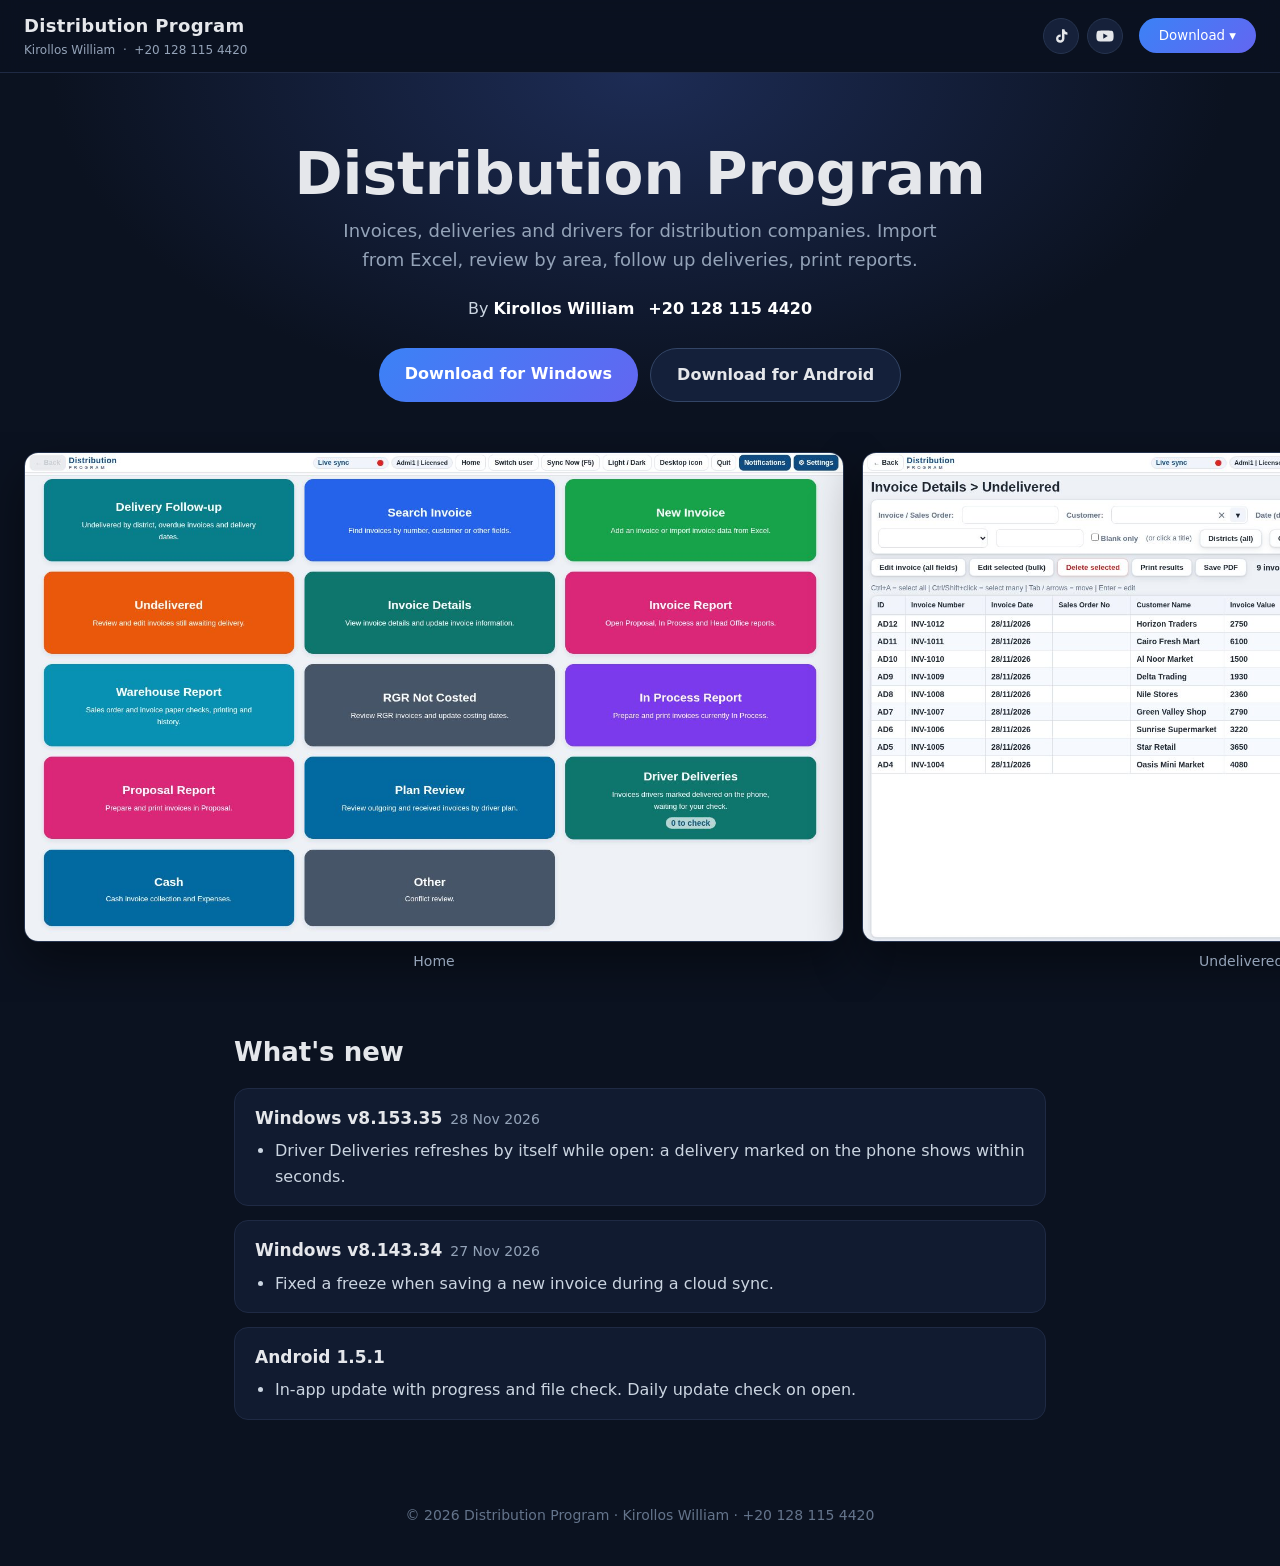
==== commit ced83309: "New site design" ====
--- a/index.html
+++ b/index.html
@@ -1,205 +1,80 @@
 <!doctype html>
-<html lang="en"><head><link rel="icon" href="favicon.ico" sizes="any"><link rel="icon" type="image/png" sizes="32x32" href="favicon-32.png"><link rel="apple-touch-icon" href="apple-touch-icon.png"><meta charset="utf-8"><meta name="viewport" content="width=device-width,initial-scale=1">
+<html lang="en"><head><meta charset="utf-8"><meta name="viewport" content="width=device-width,initial-scale=1">
 <title>Distribution Program</title>
-<meta name="description" content="Distribution Program for Windows: invoices, delivery follow-up, reports, cash and expenses in one place.">
+<meta name="description" content="Distribution Program: invoices, deliveries and drivers for distribution companies. Windows and Android.">
+<link rel="icon" href="favicon.ico"><link rel="apple-touch-icon" href="apple-touch-icon.png">
 <style>
-:root{--navy:#0b2447;--blue:#19376d;--orange:#ff8a1f;--ink:#e8eefc;--card:#13305f}
-*{box-sizing:border-box}body{margin:0;font-family:Segoe UI,Tahoma,Arial,sans-serif;background:var(--navy);color:var(--ink);line-height:1.55}
-a{color:inherit}.wrap{max-width:1080px;margin:auto;padding:0 20px}
-header{display:flex;justify-content:space-between;align-items:center;padding:16px 0}
-.logo{font-weight:800;font-size:20px;letter-spacing:.3px}.logo b{color:var(--orange)}
-.lang{background:transparent;border:1px solid #4a67a3;color:var(--ink);border-radius:8px;padding:6px 12px;cursor:pointer}
-.hero{text-align:center;padding:48px 0 28px}.hero h1{font-size:42px;margin:0 0 12px;line-height:1.15}
-.hero p{font-size:18px;color:#c3d1f0;max-width:680px;margin:0 auto 24px}
-.btn{display:inline-block;background:var(--orange);color:#1b1100;font-weight:800;font-size:19px;padding:14px 30px;border-radius:12px;text-decoration:none}
-.btn:hover{filter:brightness(1.08)}.meta{margin-top:14px;color:#9fb4e0;font-size:14px}
-.shot{margin:30px auto 10px;max-width:960px;border-radius:12px;overflow:hidden;box-shadow:0 18px 50px rgba(0,0,0,.45);border:1px solid #2c4a85}
-.shot img{display:block;width:100%}
-.grid{display:grid;grid-template-columns:repeat(auto-fit,minmax(230px,1fr));gap:16px;margin:30px 0}
-.card{background:var(--card);border-radius:14px;padding:18px;border:1px solid #24427c}
-.card h3{margin:0 0 6px;color:var(--orange);font-size:17px}.card p{margin:0;color:#c3d1f0;font-size:15px}
-h2{text-align:center;font-size:28px;margin:40px 0 8px}
-.pics{display:grid;grid-template-columns:repeat(auto-fit,minmax(300px,1fr));gap:18px;margin:20px 0}
-.pics figure{margin:0;background:var(--card);border-radius:12px;overflow:hidden;border:1px solid #24427c}
-.pics img{width:100%;display:block}.pics figcaption{padding:10px 14px;font-size:14px;color:#c3d1f0}
-.steps{counter-reset:s;display:grid;grid-template-columns:repeat(auto-fit,minmax(240px,1fr));gap:16px;margin:20px 0}
-.steps div{background:var(--card);border-radius:14px;padding:18px 18px 18px 58px;position:relative;border:1px solid #24427c}
-.steps div:before{counter-increment:s;content:counter(s);position:absolute;left:16px;top:16px;width:30px;height:30px;border-radius:50%;background:var(--orange);color:#1b1100;font-weight:800;text-align:center;line-height:30px}
-.band{background:linear-gradient(120deg,#19376d,#0f2a57);border:1px solid #2c4a85;border-radius:18px;padding:32px;text-align:center;margin:40px 0}
-.note{font-size:14px;color:#9fb4e0;margin-top:10px}
-footer{text-align:center;color:#8aa0cf;padding:26px 0 40px;font-size:14px}footer .contact{margin-top:10px;font-size:16px}footer a{color:var(--orange);font-weight:700;text-decoration:none}
-[dir=rtl] .steps div{padding:18px 58px 18px 18px}[dir=rtl] .steps div:before{left:auto;right:16px}
-.ar{display:none}html[lang=ar] .en{display:none}html[lang=ar] .ar{display:revert}
-.btn{min-width:260px;text-align:center;margin:6px 4px}
-@media(max-width:600px){.btn{display:block;width:100%;min-width:0;margin:10px 0}}
-.news{margin:20px 0}.news .rel{background:var(--card);border:1px solid #24427c;border-radius:14px;padding:18px 20px;margin:0 0 14px}.news .rel h3{margin:0 0 4px;color:var(--orange);font-size:18px}.news .rel .d{font-size:13px;color:#9fb4e0;margin-bottom:8px}.news ul{margin:0;padding-inline-start:20px;color:#c3d1f0;font-size:15px}.news li{margin:4px 0}
+*{box-sizing:border-box}html{scroll-behavior:smooth}
+body{margin:0;font:16px/1.6 "Segoe UI",system-ui,Arial,sans-serif;background:#0b1220;color:#e5e7eb}
+a{color:inherit;text-decoration:none}
+header{position:sticky;top:0;z-index:20;display:flex;align-items:center;gap:16px;padding:12px 24px;background:rgba(11,18,32,.88);backdrop-filter:blur(10px);border-bottom:1px solid #1f2a44}
+.brand{font-weight:700;letter-spacing:.3px;font-size:18px}
+.brand small{display:block;font-weight:400;font-size:12px;color:#94a3b8;letter-spacing:0}
+.sp{flex:1}
+.soc{display:flex;gap:8px}
+.soc a{width:36px;height:36px;border-radius:50%;display:grid;place-items:center;background:#16213a;border:1px solid #26344f}
+.soc a:hover{background:#1e2d4d}.soc svg{width:18px;height:18px;fill:#e5e7eb}
+.dd{position:relative}
+.dd>button{background:linear-gradient(135deg,#3b82f6,#6366f1);color:#fff;border:0;border-radius:999px;padding:10px 20px;font:600 15px inherit;font-family:inherit;cursor:pointer}
+.menu{display:none;position:absolute;right:0;top:46px;min-width:230px;background:#111b30;border:1px solid #26344f;border-radius:14px;padding:8px;box-shadow:0 20px 50px #0008}
+.dd.open .menu{display:block}
+.menu a{display:block;padding:10px 14px;border-radius:10px}.menu a:hover{background:#1b2946}
+.menu .lbl{font-size:11px;text-transform:uppercase;letter-spacing:1px;color:#64748b;padding:8px 14px 2px}
+.hero{text-align:center;padding:70px 20px 30px;background:radial-gradient(ellipse at top,#1d2c55 0,#0b1220 65%)}
+.hero h1{font-size:clamp(34px,6vw,58px);margin:0 0 10px;line-height:1.1}
+.hero p{color:#94a3b8;max-width:640px;margin:0 auto 22px;font-size:18px}
+.who{display:inline-flex;gap:14px;align-items:center;flex-wrap:wrap;justify-content:center;color:#cbd5e1}
+.who b{color:#fff}
+.btns{margin-top:26px;display:flex;gap:12px;justify-content:center;flex-wrap:wrap}
+.btn{padding:13px 26px;border-radius:999px;font-weight:600;border:1px solid #334566;background:#14203a}
+.btn.p{background:linear-gradient(135deg,#3b82f6,#6366f1);border:0;color:#fff}
+.car{display:flex;gap:18px;overflow-x:auto;scroll-snap-type:x mandatory;padding:20px 24px 30px;-webkit-overflow-scrolling:touch}
+.car::-webkit-scrollbar{height:8px}.car::-webkit-scrollbar-thumb{background:#26344f;border-radius:8px}
+.car figure{flex:0 0 min(86vw,820px);margin:0;scroll-snap-align:center}
+.car img{width:100%;border-radius:14px;border:1px solid #26344f;box-shadow:0 20px 50px #0007;display:block}
+.car figcaption{text-align:center;color:#94a3b8;font-size:14px;margin-top:8px}
+section{max-width:860px;margin:0 auto;padding:30px 24px}
+h2{font-size:26px;margin:0 0 14px}
+.ver{background:#111b30;border:1px solid #1f2a44;border-radius:14px;padding:16px 20px;margin-bottom:14px}
+.ver h3{margin:0 0 6px;font-size:17px}.ver h3 span{color:#94a3b8;font-weight:400;font-size:14px;margin-left:8px}
+.ver ul{margin:0;padding-left:20px;color:#cbd5e1}
+footer{text-align:center;color:#64748b;padding:40px 20px;font-size:14px}
+@media(max-width:560px){header{padding:10px 14px}.brand small{display:none}.dd>button{padding:9px 14px}}
 </style></head><body>
-<div class="wrap">
-<header><div class="logo">Distribution <b>Program</b></div><button class="lang" id="lang">العربية</button></header>
-
-<section class="hero">
-<h1><span class="en">Run your whole distribution in one place</span><span class="ar">شغّل التوزيع كله من مكان واحد</span></h1>
-<p><span class="en">Invoices, delivery follow-up, reports, cash and expenses. One Windows program, live sync between devices, English and Arabic.</span><span class="ar">فواتير، متابعة التسليم، تقارير، كاش ومصروفات. برنامج واحد على ويندوز، مزامنة مباشرة بين الأجهزة، عربي وإنجليزي.</span></p>
-<a class="btn" href="download/Distribution-Program-Trial-v8.153.35-Setup.exe" download><span class="en">Download installer version</span><span class="ar">حمل نسخة التثبيت</span></a> <a class="btn" href="download/Distribution-Program-Trial-v8.153.35-Portable.zip" download><span class="en">Download portable version</span><span class="ar">حمل نسخة بدون تثبيت</span></a>
-<div class="meta"><span class="en">Version 8.153.35 &middot; trial: 50 operations in total (each add or delete counts as one; editing is free; after the 50 the program is read and print only until you enter a license) &middot; installer or portable, no admin rights &middot; one-button updates in the full version</span><span class="ar">النسخة 8.153.35 &middot; التجربة: 50 عملية إجمالا (كل إضافة أو حذف = عملية، والتعديل مجاني، وبعد الـ 50 البرنامج قراءة وطباعة بس لحد ما تدخل ترخيص) &middot; بتثبيت أو من غير تثبيت، ومن غير صلاحيات أدمن</span></div>
-<div class="shot"><img src="img/home.jpg" alt="Program home screen"></div>
+<header>
+<div class="brand">Distribution Program<small>Kirollos William &nbsp;·&nbsp; +20 128 115 4420</small></div>
+<div class="sp"></div>
+<div class="soc">
+<a href="https://www.tiktok.com/@sahlapps3" target="_blank" rel="noopener" aria-label="TikTok"><svg viewBox="0 0 24 24"><path d="M16.6 3c.3 2.4 1.7 4 4 4.2v3.1c-1.5.1-2.9-.4-4-1.1v6.2c0 3.2-2.5 5.6-5.6 5.6S5.4 18.6 5.4 15.5c0-3.4 2.9-5.9 6.2-5.5v3.2c-1.7-.5-3.1.7-3.1 2.2 0 1.3 1 2.3 2.4 2.3 1.4 0 2.4-1 2.4-2.5V3h3.3z"/></svg></a>
+<a href="https://www.youtube.com/@sahlapps" target="_blank" rel="noopener" aria-label="YouTube"><svg viewBox="0 0 24 24"><path d="M23 7.2a3 3 0 0 0-2.1-2.1C19 4.6 12 4.6 12 4.6s-7 0-8.9.5A3 3 0 0 0 1 7.2C.5 9.1.5 12 .5 12s0 2.9.5 4.8a3 3 0 0 0 2.1 2.1c1.9.5 8.9.5 8.9.5s7 0 8.9-.5a3 3 0 0 0 2.1-2.1c.5-1.9.5-4.8.5-4.8s0-2.9-.5-4.8zM9.7 15.5v-7l6 3.5-6 3.5z"/></svg></a>
+</div>
+<div class="dd" id="dd"><button onclick="document.getElementById('dd').classList.toggle('open')">Download &#9662;</button>
+<div class="menu">
+<div class="lbl">Windows</div>
+<a href="download/Distribution-Program-Trial-v8.153.35-Portable.zip">Portable (ZIP)</a>
+<a href="download/Distribution-Program-Trial-v8.153.35-Setup.exe">Setup (installer)</a>
+<div class="lbl">Android</div>
+<a href="https://distribution-program.github.io/dp-3abe6275df3f/Distribution-Android.apk">Android app (APK)</a>
+</div></div>
+</header>
+<div class="hero">
+<h1>Distribution Program</h1>
+<p>Invoices, deliveries and drivers for distribution companies. Import from Excel, review by area, follow up deliveries, print reports.</p>
+<div class="who"><span>By <b>Kirollos William</b></span><a href="tel:+201281154420"><b>+20 128 115 4420</b></a></div>
+<div class="btns"><a class="btn p" href="download/Distribution-Program-Trial-v8.153.35-Setup.exe">Download for Windows</a><a class="btn" href="https://distribution-program.github.io/dp-3abe6275df3f/Distribution-Android.apk">Download for Android</a></div>
+</div>
+<div class="car" aria-label="Screenshots">
+<figure><img src="img/home.jpg" alt="Home" loading="lazy"><figcaption>Home</figcaption></figure>
+<figure><img src="img/undelivered.jpg" alt="Undelivered invoices" loading="lazy"><figcaption>Undelivered invoices</figcaption></figure>
+<figure><img src="img/new.jpg" alt="New invoice" loading="lazy"><figcaption>New invoice</figcaption></figure>
+<figure><img src="img/delivery.jpg" alt="District and customer review" loading="lazy"><figcaption>District and customer review</figcaption></figure>
+<figure><img src="img/dark.jpg" alt="Dark mode" loading="lazy"><figcaption>Dark mode</figcaption></figure>
+</div>
+<section><h2>What's new</h2>
+<div class="ver"><h3>Windows v8.153.35<span>28 Nov 2026</span></h3><ul><li>Driver Deliveries refreshes by itself while open: a delivery marked on the phone shows within seconds.</li></ul></div>
+<div class="ver"><h3>Windows v8.143.34<span>27 Nov 2026</span></h3><ul><li>Fixed a freeze when saving a new invoice during a cloud sync.</li></ul></div>
+<div class="ver"><h3>Android 1.5.1</h3><ul><li>In-app update with progress and file check. Daily update check on open.</li></ul></div>
 </section>
-
-<h2 id="news"><span class="en">What's New</span><span class="ar">الجديد</span></h2>
-<div class="news">
-<div class="rel"><h3>v8.153.35</h3><div class="d"><span class="en">28 Nov 2026</span><span class="ar">٢٨ نوفمبر ٢٠٢٦</span></div><ul>
-<li><span class="en">Driver Deliveries now updates by itself while it is open: when a driver marks an invoice delivered on the phone, the numbers and the driver's list change within a few seconds, with no need to leave and re-enter.</span><span class="ar">شاشة Driver Deliveries بقت بتتحدث لوحدها وهي مفتوحة: لما السواق يعلّم فاتورة تم تسليمها من الموبايل، الأرقام وقايمة السواق بتتغير في ثواني من غير ما تخرج وتدخل.</span></li>
-</ul></div>
-<div class="rel"><h3>v8.143.34</h3><div class="d"><span class="en">27 Nov 2026</span><span class="ar">٢٧ نوفمبر ٢٠٢٦</span></div><ul>
-<li><span class="en">Fixed: in the cloud-connected version, saving a new invoice could freeze the program for good if it happened at the same moment as a cloud sync. Nothing else changed.</span><span class="ar">تم الإصلاح: في النسخة المتصلة بالسحابة، حفظ فاتورة جديدة كان ممكن يعلّق البرنامج لو حصل في نفس لحظة مزامنة السحابة. ومفيش أي حاجة تانية اتغيرت.</span></li>
-</ul></div>
-<div class="rel"><h3>v8.133.33</h3><div class="d"><span class="en">27 Nov 2026</span><span class="ar">٢٧ نوفمبر ٢٠٢٦</span></div><ul>
-<li><span class="en">Phone app company code: the Web API key, company name, code and QR are now saved and shown again every time the screen is opened.</span><span class="ar">كود الشركة لتطبيق الموبايل: مفتاح Web API واسم الشركة والكود والـ QR بقوا بيتحفظوا وبيظهروا تاني كل ما تفتح الشاشة.</span></li>
-</ul></div>
-<div class="rel"><h3>v8.123.32</h3><div class="d"><span class="en">27 Nov 2026</span><span class="ar">٢٧ نوفمبر ٢٠٢٦</span></div><ul>
-<li><span class="en">Firebase connection start-up now also tries the Windows trusted certificates (needed when an antivirus inspects secure connections) and other safe network settings, each tested in a separate short process. The first one that works is used. If none works, the program still opens without Firebase and boot.log records the reason.</span><span class="ar">بدء اتصال Firebase بقى بيجرب كمان شهادات ويندوز الموثوقة (مطلوبة لما مضاد الفيروسات بيفحص الاتصالات الآمنة) وإعدادات شبكة آمنة تانية، كل واحدة في عملية منفصلة قصيرة. أول واحدة تنجح بتتستخدم. ولو مفيش واحدة نجحت البرنامج لسه بيفتح من غير Firebase وboot.log بيسجل السبب.</span></li>
-</ul></div>
-<div class="rel"><h3>v8.113.31</h3><div class="d"><span class="en">27 Nov 2026</span><span class="ar">٢٧ نوفمبر ٢٠٢٦</span></div><ul>
-<li><span class="en">Fixed: the program could close at startup on some Windows PCs once a Firebase key file was added. The Firebase connection set-up is now tested first in a separate short process (with an alternative network setting if it crashes). If it still fails, the program opens without Firebase and writes the reason in boot.log.</span><span class="ar">تم الإصلاح: البرنامج كان ممكن يقفل عند التشغيل على بعض أجهزة ويندوز بعد إضافة ملف مفتاح Firebase. دلوقتي بيتم تجربة إعداد اتصال Firebase الأول في عملية منفصلة قصيرة (ومعاها إعداد شبكة بديل لو انهارت). ولو لسه فشلت البرنامج بيفتح من غير Firebase ويكتب السبب في boot.log.</span></li>
-</ul></div>
-<div class="rel"><h3>v8.103.30</h3><div class="d"><span class="en">27 Nov 2026</span><span class="ar">٢٧ نوفمبر ٢٠٢٦</span></div><ul>
-<li><span class="en">Fixed: the program could close at startup after a Firebase key file was added. The Firebase start-up is now checked first in a separate short process; if it fails, the program opens without Firebase and writes the reason in boot.log.</span><span class="ar">تم الإصلاح: البرنامج كان ممكن يقفل عند التشغيل بعد إضافة ملف مفتاح Firebase. دلوقتي بيتم فحص تشغيل Firebase الأول في عملية منفصلة قصيرة، ولو فشل البرنامج بيفتح من غير Firebase ويكتب السبب في boot.log.</span></li>
-</ul></div>
-<div class="rel"><h3>v8.093.29</h3><div class="d"><span class="en">27 Nov 2026</span><span class="ar">٢٧ نوفمبر ٢٠٢٦</span></div><ul>
-<li><span class="en">Fixed: after a Firebase key file was added, the program could stay stuck at startup and never open. The Firebase libraries now load in the background (waiting at most 25 seconds), so the program always opens, and they are prepared for the next start.</span><span class="ar">تم الإصلاح: بعد إضافة ملف مفتاح Firebase كان البرنامج ممكن يفضل عالق عند التشغيل ومايفتحش. دلوقتي مكتبات Firebase بتتحمل في الخلفية (بحد أقصى 25 ثانية) فالبرنامج بيفتح دايما، وبتتجهز للتشغيل الجاي.</span></li>
-</ul></div>
-<div class="rel"><h3>v8.083.28</h3><div class="d"><span class="en">27 Nov 2026</span><span class="ar">٢٧ نوفمبر ٢٠٢٦</span></div><ul>
-<li><span class="en">Added a startup trace (boot.log) in the program data folder to find why the program may not open after a Firebase key file is added. If Restart now cannot reopen the program, it now stays open and tells you to reopen it from its icon.</span><span class="ar">تمت إضافة سجل بدء التشغيل (boot.log) في فولدر بيانات البرنامج لمعرفة سبب عدم فتح البرنامج بعد إضافة مفتاح Firebase. ولو زر Restart now مقدرش يفتح البرنامج تاني، البرنامج بيفضل مفتوح ويقولك تفتحه من الأيقونة.</span></li>
-</ul></div>
-<div class="rel"><h3>v8.073.27</h3><div class="d"><span class="en">27 Nov 2026</span><span class="ar">٢٧ نوفمبر ٢٠٢٦</span></div><ul>
-<li><span class="en">Fixed: the second start of the program (from the icon, after closing it) could show a black window that closed at once. The second start now keeps its window open. The program also writes launcher.log in its data folder so any start problem can be traced.</span><span class="ar">تم الإصلاح: التشغيل التاني للبرنامج (من الأيقونة بعد ما تقفله) كان ممكن يطلع شاشة سودا وتقفل على طول. دلوقتي التشغيل التاني بيسيب النافذة مفتوحة. وكمان البرنامج بيكتب ملف launcher.log في فولدر بياناته علشان أي مشكلة في التشغيل تتتبع.</span></li>
-</ul></div>
-<div class="rel"><h3>v8.063.26</h3><div class="d"><span class="en">27 Nov 2026</span><span class="ar">٢٧ نوفمبر ٢٠٢٦</span></div><ul>
-<li><span class="en">Safety: this public program now always uses its own separate data folder, even if it is started without its launcher.</span><span class="ar">أمان: البرنامج العام ده بقى دايما بيستخدم فولدر بيانات منفصل بتاعه، حتى لو اتشغل من غير الـ launcher.</span></li>
-<li><span class="en">Fixed: starting the program again after it was closed or stopped could show a black window that closes at once. Leftover window processes are cleaned up and, if the native window still fails, the program opens in an Edge or Chrome app window.</span><span class="ar">تم الإصلاح: تشغيل البرنامج تاني بعد ما اتقفل كان ممكن يطلع شاشة سودا وتقفل على طول. دلوقتي بيتم تنضيف عمليات النافذة المتبقية، ولو النافذة الأصلية فشلت البرنامج بيفتح في نافذة Edge أو Chrome.</span></li>
-</ul></div>
-<div class="rel"><h3>v8.053.25</h3><div class="d"><span class="en">27 Nov 2026</span><span class="ar">٢٧ نوفمبر ٢٠٢٦</span></div><ul>
-<li><span class="en">Fixed: Restart now (after uploading the Firebase key file or an update) could close the program on Windows without opening it again. It now reopens reliably and writes restart.log if anything goes wrong.</span><span class="ar">تم الإصلاح: زر Restart now (بعد رفع ملف مفتاح Firebase أو بعد تحديث) كان ممكن يقفل البرنامج على ويندوز ومايفتحش تاني. دلوقتي بيفتح من جديد بشكل ثابت وبيكتب restart.log لو حصل أي مشكلة.</span></li>
-</ul></div>
-<div class="rel"><h3>v8.043.24</h3><div class="d"><span class="en">27 Nov 2026</span><span class="ar">٢٧ نوفمبر ٢٠٢٦</span></div><ul>
-<li><span class="en">The phone app company code now also shows as a QR code. In the phone app (1.4.0) tap Scan QR code and point the camera at the screen. Copy and paste still work.</span><span class="ar">كود الشركة للتطبيق بقى بيظهر كمان كـ QR. في تطبيق الموبايل (1.4.0) دوس Scan QR code ووجّه الكاميرا على الشاشة. النسخ واللصق لسه شغالين.</span></li>
-</ul></div>
-<div class="rel"><h3>v8.033.23</h3><div class="d"><span class="en">27 Nov 2026</span><span class="ar">٢٧ نوفمبر ٢٠٢٦</span></div><ul>
-<li><span class="en">The program opens as Guest with limited rights. Use Switch user and sign in as Admi1 (password D123456789D) to set it up.</span><span class="ar">البرنامج بيفتح كـ Guest بصلاحيات محدودة. اضغط تبديل المستخدم وادخل بـ Admi1 (كلمة السر D123456789D) علشان تجهزه.</span></li>
-<li><span class="en">Customer setup inside Settings: add your own administrator, upload your Firebase key file, get the phone app company code. With a Full license and your Firebase project, invoices and users sync to your own cloud between your PCs. Delete Admi1 once your own admin works.</span><span class="ar">تجهيز العميل من الإعدادات: ضيف الأدمن بتاعك، ارفع ملف مفتاح Firebase، واطلع كود الشركة لتطبيق الموبايل. مع ترخيص Full ومشروع Firebase بتاعك، الفواتير والمستخدمين بيتزامنوا على السحابة بتاعتك بين أجهزتك. امسح Admi1 لما الأدمن بتاعك يشتغل.</span></li>
-</ul></div>
-<div class="rel"><h3>v8.023.22</h3><div class="d"><span class="en">27 Nov 2026</span><span class="ar">٢٧ نوفمبر ٢٠٢٦</span></div><ul>
-<li><span class="en">With a Full license you can connect your own Firebase project using the Firebase buttons and the wizard. Put your key file next to the program, enter the license and restart once. Invoices stay on this PC for now.</span><span class="ar">مع ترخيص Full تقدر توصّل مشروع Firebase بتاعك بأزرار Firebase والمعالج. حط ملف المفتاح جنب البرنامج، دخّل الترخيص وأعد التشغيل مرة. الفواتير لسه على الجهاز ده.</span></li>
-</ul></div>
-<div class="rel"><h3>v8.013.21</h3><div class="d"><span class="en">27 Nov 2026</span><span class="ar">٢٧ نوفمبر ٢٠٢٦</span></div><ul>
-<li><span class="en">Licenses made by the Distribution License phone app are accepted too. Older keys keep working.</span><span class="ar">المفاتيح اللي بتتعمل من تطبيق Distribution License على الموبايل بقت بتشتغل كمان. والمفاتيح القديمة لسه شغالة.</span></li>
-</ul></div>
-<div class="rel"><h3>v8.003.20</h3><div class="d"><span class="en">27 Nov 2026</span><span class="ar">٢٧ نوفمبر ٢٠٢٦</span></div><ul>
-<li><span class="en">New Enter license button. Send the device code to the developer and paste the key you receive. A license works only on the PC it was made for.</span><span class="ar">زرار جديد Enter license. ابعت كود الجهاز للمطور وحط المفتاح اللي هيوصلك. الترخيص بيشتغل على الجهاز اللي اتعمل له بس.</span></li>
-<li><span class="en">A banner shows how many of the 50 trial operations are left. After the trial the program is read and print only; nothing is deleted.</span><span class="ar">شريط بيوريك فاضل كام عملية من الـ 50. بعد التجربة البرنامج قراءة وطباعة بس ومفيش حاجة بتتمسح.</span></li>
-<li><span class="en">Security: the program answers only requests from the PC it runs on.</span><span class="ar">أمان: البرنامج بيرد على الطلبات اللي جاية من الجهاز اللي شغال عليه بس.</span></li>
-</ul></div>
-<div class="rel"><h3>v7.993.19</h3><div class="d"><span class="en">27 Nov 2026</span><span class="ar">٢٧ نوفمبر ٢٠٢٦</span></div><ul>
-<li><span class="en">Full version: Driver Deliveries screen to confirm what drivers marked delivered, users with a driver or distribution manager role, and a one-click Firebase setup wizard. These are not available in the trial.</span><span class="ar">النسخة الكاملة: شاشة تسليمات السواقين لتأكيد اللي السواقين علموه تم تسليمه، ومستخدمين بدور سواق أو مدير توزيع، ومعالج إعداد Firebase بضغطة واحدة. مش متاحة في النسخة التجريبية.</span></li>
-</ul></div>
-<div class="rel"><h3>v7.983.18</h3><div class="d"><span class="en">27 Nov 2026</span><span class="ar">٢٧ نوفمبر ٢٠٢٦</span></div><ul>
-<li><span class="en">Driver tracking: the full version lets you track your drivers, what each one delivered and when (who delivered it and the time are saved on every invoice). Not available in the trial.</span><span class="ar">تتبع السواقين: النسخة الكاملة بتخليك تتابع السواقين، كل واحد سلم إيه وإمتى (اسم اللي سلم ووقت التسليم بيتسجلوا على كل فاتورة). مش متاح في النسخة التجريبية.</span></li>
-<li><span class="en">Trial: the shared folder box is empty and shows it is not available in the trial.</span><span class="ar">النسخة التجريبية: خانة مجلد الشير فاضية ومكتوب إنها مش متاحة في التجريبي.</span></li>
-<li><span class="en">Invoice Details and Invoice Report now open as a full page and Back returns to Home.</span><span class="ar">Invoice Details و Invoice Report بيفتحوا صفحة كاملة و Back بيرجعك لـ Home.</span></li>
-</ul></div>
-<div class="rel"><h3>v7.983.18</h3><div class="d"><span class="en">26 Nov 2026</span><span class="ar">٢٦ نوفمبر ٢٠٢٦</span></div><ul>
-<li><span class="en">Customize buttons: every button has Move to and an arrow. Put any button inside any other button, at any level, or hide it, and bring it back any time.</span><span class="ar">Customize buttons: كل زرار جمبه Move to وسهم. تدخل أي زرار جوة أي زرار تاني في أي مستوى، أو تخفيه، وترجعه وقت ما تحب.</span></li>
-<li><span class="en">Button size: five sizes for all buttons. New Blank only filter shows rows where a column is empty.</span><span class="ar">حجم الأزرار: خمس أحجام لكل الأزرار. وفلتر جديد Blank only بيعرض الصفوف اللي العمود بتاعها فاضي.</span></li>
-<li><span class="en">Conflict Expenses now works like Conflict Invoices, with Keep Became, Keep Was and Reject.</span><span class="ar">Conflict Expenses بقت زي Conflict Invoices، مع Keep Became وKeep Was وReject.</span></li>
-</ul></div>
-<div class="rel"><h3>v7.943.14</h3><div class="d"><span class="en">26 Nov 2026</span><span class="ar">٢٦ نوفمبر ٢٠٢٦</span></div><ul>
-<li><span class="en">Notifications move to Earlier as soon as you point at them, and the counter drops at once. New: Mark all as read.</span><span class="ar">الإشعار بينتقل لـ Earlier أول ما تقف عليه بالماوس والعداد بينقص فورا. جديد: Mark all as read.</span></li>
-<li><span class="en">Conflict review: choose which version to keep.</span><span class="ar">مراجعة الكونفليكت: اختار النسخة اللي تفضل.</span></li>
-</ul></div>
-<div class="rel"><h3>v7.923.12</h3><div class="d"><span class="en">26 Nov 2026</span><span class="ar">٢٦ نوفمبر ٢٠٢٦</span></div><ul>
-<li><span class="en">Notifications no longer miss an Edit when an invoice is added and edited within seconds, or changed while the program was closed.</span><span class="ar">الإشعارات بقت متفوتش التعديل لو الفاتورة اتضافت واتعدلت في ثواني، أو اتغيرت والبرنامج مقفول.</span></li>
-</ul></div>
-<div class="rel"><h3>v7.913.11</h3><div class="d"><span class="en">26 Nov 2026</span><span class="ar">٢٦ نوفمبر ٢٠٢٦</span></div><ul>
-<li><span class="en">Update and Restore questions now open in the program's own dialog instead of a browser-style box.</span><span class="ar">أسئلة التحديث والاسترجاع بقت بتظهر في نافذة البرنامج نفسه بدل صندوق المتصفح.</span></li>
-</ul></div>
-<div class="rel"><h3>v7.903.10</h3><div class="d"><span class="en">26 Nov 2026</span><span class="ar">٢٦ نوفمبر ٢٠٢٦</span></div><ul>
-<li><span class="en">New: a What's New box after login, shown once per version.</span><span class="ar">جديد: نافذة "الجديد" بعد تسجيل الدخول، بتظهر مرة واحدة لكل نسخة.</span></li>
-<li><span class="en">Edit notice shows what a field was and what it became.</span><span class="ar">إشعار التعديل بيوضح كانت إيه وبقت إيه.</span></li>
-<li><span class="en">Update closes the old program and opens the new one by itself.</span><span class="ar">التحديث بيقفل البرنامج القديم ويفتح الجديد لوحده.</span></li>
-<li><span class="en">The program opens only once; if it is open, it comes to the front.</span><span class="ar">البرنامج بيفتح مرة واحدة، ولو مفتوح بيظهر قدامك.</span></li>
-<li><span class="en">Live sync moved to the top, next to the user name. History button removed.</span><span class="ar">Live sync بقى فوق جنب اسم المستخدم، وزرار History اتشال.</span></li>
-</ul></div>
-<div class="rel"><h3>v7.893.9</h3><div class="d"><span class="en">26 Nov 2026</span><span class="ar">٢٦ نوفمبر ٢٠٢٦</span></div><ul>
-<li><span class="en">Update notice: a green bar appears when a new version is available, with an Open Update button.</span><span class="ar">إشعار التحديث: شريط أخضر بيظهر لما تتوفر نسخة جديدة، وفيه زرار Open Update.</span></li>
-</ul></div>
-<div class="rel"><h3>v7.883.8</h3><div class="d"><span class="en">26 Nov 2026</span><span class="ar">٢٦ نوفمبر ٢٠٢٦</span></div><ul>
-<li><span class="en">New: the program can open in its own full-screen window instead of the browser (experimental). If it cannot, it opens as before.</span><span class="ar">جديد: البرنامج ممكن يفتح في نافذة خاصة به ملء الشاشة بدل المتصفح (تجريبي). ولو مقدرش بيفتح زي الأول.</span></li>
-</ul></div>
-<div class="rel"><h3>v7.873.7</h3><div class="d"><span class="en">26 Nov 2026</span><span class="ar">٢٦ نوفمبر ٢٠٢٦</span></div><ul>
-<li><span class="en">Districts popup: Apply now ticks the chosen districts in the list, so Edit selected is ready. The tick boxes are also more reliable.</span><span class="ar">نافذة Districts: زرار Apply دلوقتي بيعلّم المناطق اللي اخترتها في القايمة، فـ Edit selected يبقى جاهز. وخانات التحديد بقت أثبت.</span></li>
-</ul></div>
-<div class="rel"><h3>v7.863.6</h3><div class="d"><span class="en">26 Nov 2026</span><span class="ar">٢٦ نوفمبر ٢٠٢٦</span></div><ul>
-<li><span class="en">Settings: the long Table columns list is now one button that opens a popup. Tick the columns you want, then Save.</span><span class="ar">الإعدادات: قايمة أعمدة الجدول الطويلة بقت زرار واحد بيفتح نافذة. اختار الأعمدة وبعدين Save.</span></li>
-<li><span class="en">Districts popup: new Select all button.</span><span class="ar">نافذة Districts: زرار Select all جديد.</span></li>
-<li><span class="en">The program window always opens full screen.</span><span class="ar">نافذة البرنامج بتفتح دايماً ملء الشاشة.</span></li>
-</ul></div>
-<div class="rel"><h3>v7.853.5</h3><div class="d"><span class="en">26 Nov 2026</span><span class="ar">٢٦ نوفمبر ٢٠٢٦</span></div><ul>
-<li><span class="en">District &amp; Customer Review: one Clear search button instead of two.</span><span class="ar">مراجعة المنطقة والعميل: زرار Clear search واحد بدل اتنين.</span></li>
-<li><span class="en">New Districts filter: pick several districts at once and see only those.</span><span class="ar">فلتر Districts جديد: اختار كذا منطقة مع بعض وشوف دول بس.</span></li>
-</ul></div>
-<div class="rel"><h3>v7.843.4</h3><div class="d"><span class="en">26 Nov 2026</span><span class="ar">٢٦ نوفمبر ٢٠٢٦</span></div><ul>
-<li><span class="en">The installer now closes the running program before updating its files.</span><span class="ar">المثبّت دلوقتي بيقفل البرنامج الشغال قبل ما يحدّث ملفاته.</span></li>
-<li><span class="en">Trial edition: printing, choosing a shared folder and restoring a backup now work (the 50-operation limit still applies).</span><span class="ar">النسخة التجريبية: الطباعة واختيار الفولدر المشترك واسترجاع النسخة الاحتياطية بقوا شغالين (حد الـ 50 عملية زي ما هو).</span></li>
-</ul></div>
-<div class="rel"><h3>v7.833.3</h3><div class="d"><span class="en">26 Nov 2026</span><span class="ar">٢٦ نوفمبر ٢٠٢٦</span></div><ul>
-<li><span class="en">The program window in the Windows taskbar now shows the same D icon as the program.</span><span class="ar">نافذة البرنامج في شريط المهام بقت بنفس أيقونة D بتاعة البرنامج.</span></li>
-<li><span class="en">Clearer message when the update key file is missing, with the folder where to put it.</span><span class="ar">رسالة أوضح لما ملف مفتاح التحديث مش موجود، مع مكان وضعه.</span></li>
-</ul></div>
-<div class="rel"><h3>v7.813.1</h3><div class="d"><span class="en">26 Nov 2026</span><span class="ar">٢٦ نوفمبر ٢٠٢٦</span></div><ul>
-<li><span class="en">New version numbering, shown in the program footer and the file names.</span><span class="ar">ترقيم إصدارات جديد، ظاهر في أسفل البرنامج وفي أسماء الملفات.</span></li>
-<li><span class="en">Two ways to install: a classic Next, Next installer (no administrator rights) or a portable version with no installation.</span><span class="ar">طريقتين للتشغيل: مثبّت عادي Next, Next من غير صلاحيات أدمن، أو نسخة بدون تثبيت.</span></li>
-<li><span class="en">The free trial opens straight into the program, with no login. It is limited to 50 operations (each add or delete counts, editing is free) and runs only on your PC.</span><span class="ar">النسخة التجريبية المجانية بتفتح على طول من غير تسجيل دخول، محدودة بـ 50 عملية (الإضافة والحذف يتحسبوا والتعديل مجاني) وبتشتغل على جهازك بس.</span></li>
-<li><span class="en">New program icon.</span><span class="ar">أيقونة جديدة للبرنامج.</span></li>
-</ul></div>
-</div>
-
-<h2><span class="en">What it does</span><span class="ar">البرنامج بيعمل إيه</span></h2>
-<div class="grid">
-<div class="card"><h3><span class="en">Import from Excel</span><span class="ar">استيراد من Excel</span></h3><p><span class="en">Add new invoices from your ERP export in one step. Duplicates are skipped.</span><span class="ar">ضيف فواتير جديدة من ملف Excel مرة واحدة. المكرر بيتخطى.</span></p></div>
-<div class="card"><h3><span class="en">Delivery follow-up</span><span class="ar">متابعة التسليم</span></h3><p><span class="en">Undelivered invoices by district, overdue and delivery dates.</span><span class="ar">الفواتير اللي لسه متسلمتش حسب المنطقة والتأخير ومواعيد التسليم.</span></p></div>
-<div class="card"><h3><span class="en">Printable reports</span><span class="ar">تقارير للطباعة</span></h3><p><span class="en">Proposal and In Process reports grouped by district, ready to print or save as PDF.</span><span class="ar">تقارير Proposal و In Process مجمعة بالمنطقة، جاهزة للطباعة أو PDF.</span></p></div>
-<div class="card"><h3><span class="en">Live sync</span><span class="ar">مزامنة مباشرة</span></h3><p><span class="en">Several devices work on the same data and stay in step (full version).</span><span class="ar">أكتر من جهاز على نفس البيانات (النسخة الكاملة).</span></p></div>
-<div class="card"><h3><span class="en">Driver tracking</span><span class="ar">تتبع السواقين</span></h3><p><span class="en">Track what each driver delivered and when (full version).</span><span class="ar">تابع كل سواق سلم إيه وإمتى (النسخة الكاملة).</span></p></div>
-<div class="card"><h3><span class="en">Cash and expenses</span><span class="ar">الكاش والمصروفات</span></h3><p><span class="en">Collect cash invoices, record expenses and returned cash.</span><span class="ar">تحصيل فواتير الكاش وتسجيل المصروفات والمرتجع.</span></p></div>
-<div class="card"><h3><span class="en">Paper print check</span><span class="ar">مراجعة الورق</span></h3><p><span class="en">Warehouse sales order and invoice paper checks with history.</span><span class="ar">مراجعة ورق أوامر البيع والفواتير بالمستودع مع السجل.</span></p></div>
-<div class="card"><h3><span class="en">English and Arabic</span><span class="ar">عربي وإنجليزي</span></h3><p><span class="en">Switch language and font size any time from Settings.</span><span class="ar">غيّر اللغة وحجم الخط في أي وقت من الإعدادات.</span></p></div>
-<div class="card"><h3><span class="en">One-button updates</span><span class="ar">تحديث بزرار واحد</span></h3><p><span class="en">Check for updates and install them with a safe backup and one-click restore (full version).</span><span class="ar">فحص التحديثات وتثبيتها مع نسخة احتياطية وزر رجوع (النسخة الكاملة).</span></p></div>
-</div>
-
-<h2><span class="en">Real screens from the program</span><span class="ar">شاشات حقيقية من البرنامج</span></h2>
-<div class="pics">
-<figure><img src="img/list.jpg" alt="Invoice list"><figcaption><span class="en">Invoice list with search and bulk actions</span><span class="ar">قائمة الفواتير مع البحث والتعديل الجماعي</span></figcaption></figure>
-<figure><img src="img/new.jpg" alt="New invoice"><figcaption><span class="en">New invoice form and Excel import</span><span class="ar">فاتورة جديدة واستيراد من Excel</span></figcaption></figure>
-</div>
-
-<h2><span class="en">Start in three steps</span><span class="ar">ابدأ في ٣ خطوات</span></h2>
-<div class="steps">
-<div><b><span class="en">Download</span><span class="ar">حمّل</span></b><br><span class="en">Pick the installer or the portable button above.</span><span class="ar">اختار نسخة التثبيت أو بدون تثبيت من الزرار فوق.</span></div>
-<div><b><span class="en">Extract</span><span class="ar">فك الضغط</span></b><br><span class="en">Installer: Next, Next. Portable: right-click the zip, Extract All.</span><span class="ar">التثبيت: Next, Next. بدون تثبيت: كليك يمين على الملف ثم Extract All.</span></div>
-<div><b><span class="en">Run</span><span class="ar">شغّل</span></b><br><span class="en">Open Distribution Program Trial. It opens straight in.</span><span class="ar">افتح Distribution Program Trial. بيفتح على طول.</span></div>
-</div>
-
-<div class="band">
-<h2 style="margin-top:0">Distribution Program v8.153.35</h2>
-<a class="btn" href="download/Distribution-Program-Trial-v8.153.35-Setup.exe" download><span class="en">Download installer version</span><span class="ar">حمل نسخة التثبيت</span></a> <a class="btn" href="download/Distribution-Program-Trial-v8.153.35-Portable.zip" download><span class="en">Download portable version</span><span class="ar">حمل نسخة بدون تثبيت</span></a>
-<div class="note" id="android"><b><span class="en">Phone app for drivers (Android)</span><span class="ar">تطبيق السواقين (أندرويد)</span></b><br><a class="btn" href="download/Distribution-Android-v1.4.3.apk" download><span class="en">Download Android app (APK)</span><span class="ar">حمل تطبيق أندرويد (APK)</span></a><br><span class="en">Version 1.4.3 &middot; 3.2 MB &middot; open this page on the phone, tap the button, then open the file and allow "Install unknown apps" for your browser when Android asks. No Google sign-in needed. The app starts empty: scan the QR from the program (Settings > Phone app company code) or paste the company code to connect it to your own company.</span><span class="ar">النسخة 1.4.3 &middot; حجمه 3.2 ميجابايت &middot; افتح الصفحة دي من الموبايل، دوس الزرار، وافتح الملف، ولما أندرويد يسأل اسمح بـ "تثبيت تطبيقات غير معروفة" للمتصفح. مش محتاج حساب جوجل. التطبيق بيفتح فاضي: امسح الـ QR من البرنامج (Settings > Phone app company code) أو الصق كود الشركة عشان يتوصل بشركتك.</span><br><small>SHA-256: 0f103f61120aa7a8bac92102a59a3183feedfb47b43b6d8099ecfd90d58a0749</small></div>
-<div class="note"><span class="en">The trial keeps your data on your own PC and is limited to 50 operations in total (each add or delete of an invoice counts as one; editing is free). It is not connected to any company data. For the full version, contact the developer.</span><span class="ar">النسخة التجريبية بتحفظ بياناتك على جهازك ومحدودة بـ 50 عملية إجمالا (إضافة أو حذف فاتورة = عملية، والتعديل مجاني)، وغير متصلة ببيانات أي شركة. للنسخة الكاملة تواصل مع المطوّر.</span></div>
-<div class="note"><span class="en">Windows may show a security notice for a new program. Choose "More info" then "Run anyway" if you trust the source.</span><span class="ar">ممكن ويندوز يطلع تنبيه أمان لبرنامج جديد. اختار More info ثم Run anyway لو واثق في المصدر.</span></div>
-</div>
-</div>
-<footer>&copy; 2026 Eng. Kirollos William<div class="contact"><span class="en">Contact: </span><span class="ar">للتواصل: </span><a href="tel:+201281154420" dir="ltr">01281154420</a> &middot; <a href="https://wa.me/201281154420" target="_blank" rel="noopener">WhatsApp</a></div></footer>
-<script>
-var b=document.getElementById('lang');function set(l){document.documentElement.lang=l;document.documentElement.dir=l=='ar'?'rtl':'ltr';b.textContent=l=='ar'?'English':'العربية';try{localStorage.l=l}catch(e){}}
-b.onclick=function(){set(document.documentElement.lang=='ar'?'en':'ar')};
-try{if(localStorage.l)set(localStorage.l);else if((navigator.language||'').indexOf('ar')==0)set('ar')}catch(e){}
-</script></body></html>
+<footer>&copy; 2026 Distribution Program &middot; Kirollos William &middot; +20 128 115 4420</footer>
+<script>document.addEventListener('click',e=>{const d=document.getElementById('dd');if(!d.contains(e.target))d.classList.remove('open')})</script>
+</body></html>
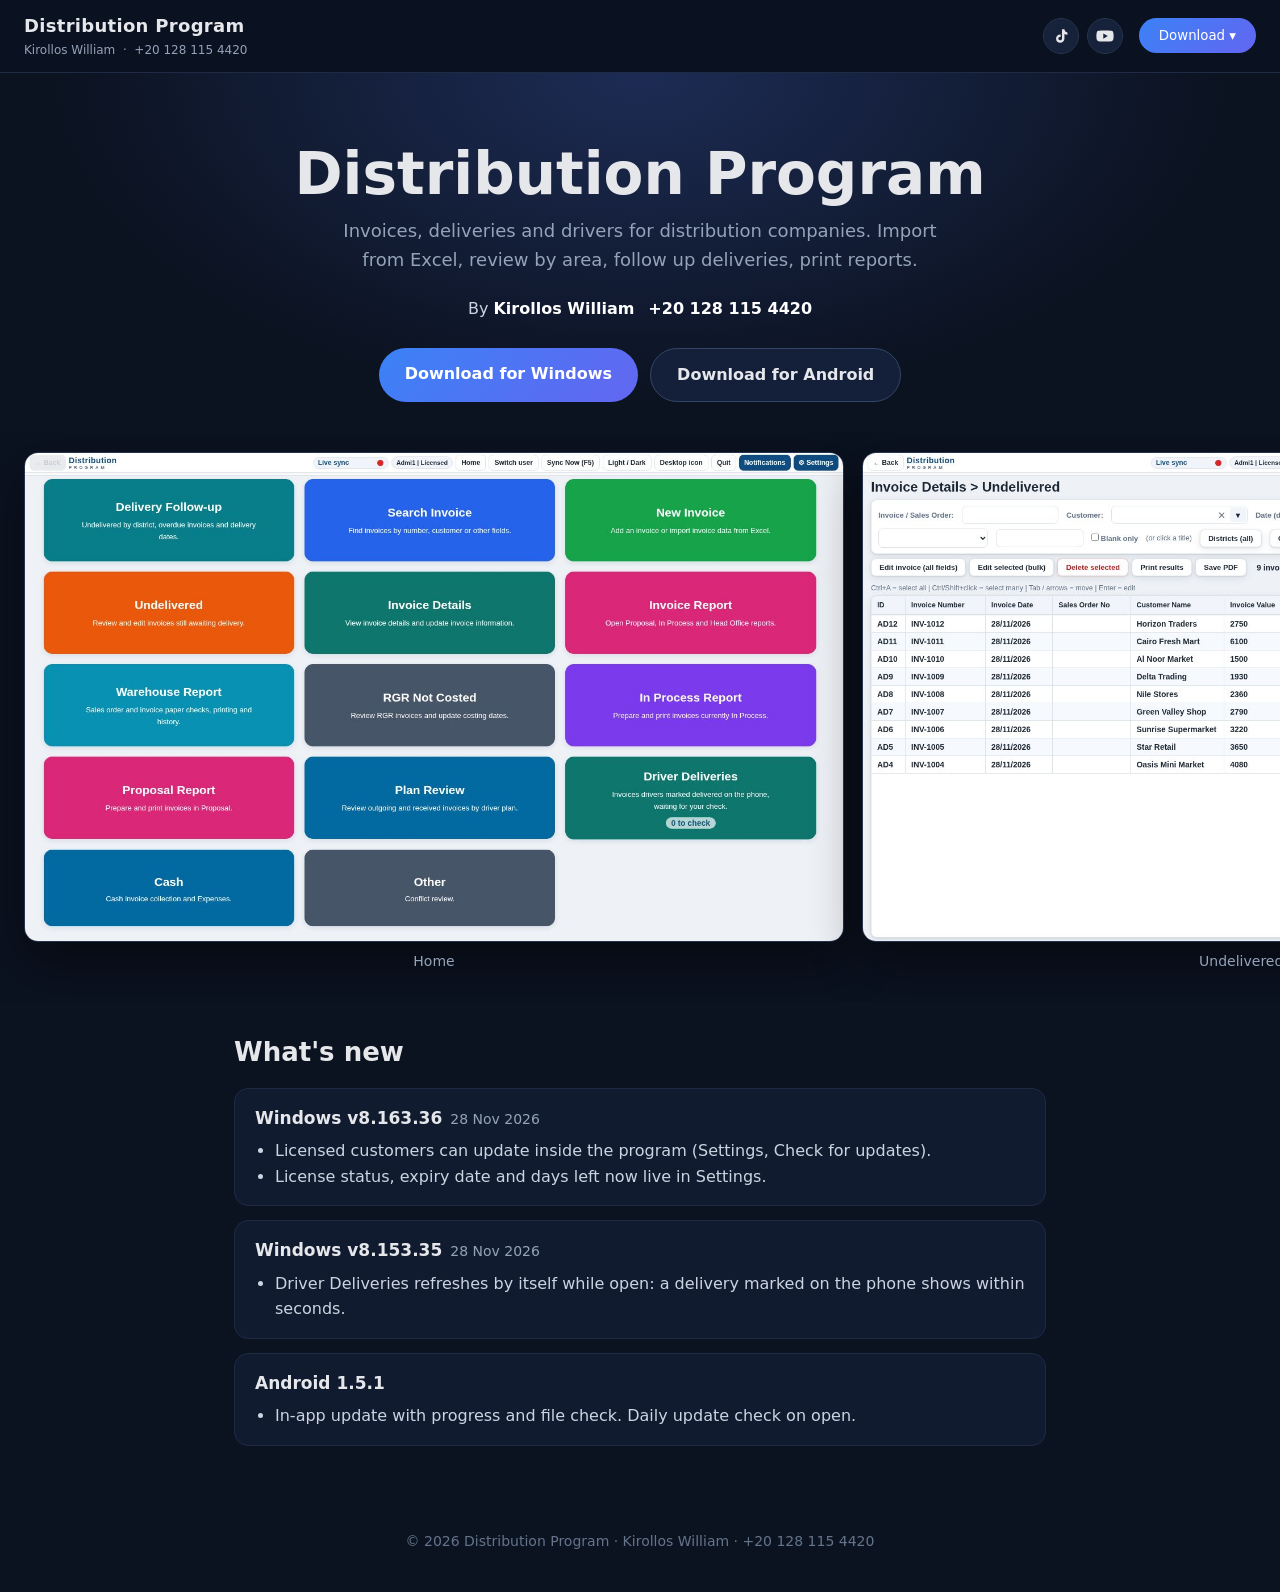
==== commit 1dd9008e: "v8.163.36" ====
--- a/index.html
+++ b/index.html
@@ -51,8 +51,8 @@
 <div class="dd" id="dd"><button onclick="document.getElementById('dd').classList.toggle('open')">Download &#9662;</button>
 <div class="menu">
 <div class="lbl">Windows</div>
-<a href="download/Distribution-Program-Trial-v8.153.35-Portable.zip">Portable (ZIP)</a>
-<a href="download/Distribution-Program-Trial-v8.153.35-Setup.exe">Setup (installer)</a>
+<a href="download/Distribution-Program-Trial-v8.163.36-Portable.zip">Portable (ZIP)</a>
+<a href="download/Distribution-Program-Trial-v8.163.36-Setup.exe">Setup (installer)</a>
 <div class="lbl">Android</div>
 <a href="https://distribution-program.github.io/dp-3abe6275df3f/Distribution-Android.apk">Android app (APK)</a>
 </div></div>
@@ -61,7 +61,7 @@
 <h1>Distribution Program</h1>
 <p>Invoices, deliveries and drivers for distribution companies. Import from Excel, review by area, follow up deliveries, print reports.</p>
 <div class="who"><span>By <b>Kirollos William</b></span><a href="tel:+201281154420"><b>+20 128 115 4420</b></a></div>
-<div class="btns"><a class="btn p" href="download/Distribution-Program-Trial-v8.153.35-Setup.exe">Download for Windows</a><a class="btn" href="https://distribution-program.github.io/dp-3abe6275df3f/Distribution-Android.apk">Download for Android</a></div>
+<div class="btns"><a class="btn p" href="download/Distribution-Program-Trial-v8.163.36-Setup.exe">Download for Windows</a><a class="btn" href="https://distribution-program.github.io/dp-3abe6275df3f/Distribution-Android.apk">Download for Android</a></div>
 </div>
 <div class="car" aria-label="Screenshots">
 <figure><img src="img/home.jpg" alt="Home" loading="lazy"><figcaption>Home</figcaption></figure>
@@ -71,8 +71,8 @@
 <figure><img src="img/dark.jpg" alt="Dark mode" loading="lazy"><figcaption>Dark mode</figcaption></figure>
 </div>
 <section><h2>What's new</h2>
+<div class="ver"><h3>Windows v8.163.36<span>28 Nov 2026</span></h3><ul><li>Licensed customers can update inside the program (Settings, Check for updates).</li><li>License status, expiry date and days left now live in Settings.</li></ul></div>
 <div class="ver"><h3>Windows v8.153.35<span>28 Nov 2026</span></h3><ul><li>Driver Deliveries refreshes by itself while open: a delivery marked on the phone shows within seconds.</li></ul></div>
-<div class="ver"><h3>Windows v8.143.34<span>27 Nov 2026</span></h3><ul><li>Fixed a freeze when saving a new invoice during a cloud sync.</li></ul></div>
 <div class="ver"><h3>Android 1.5.1</h3><ul><li>In-app update with progress and file check. Daily update check on open.</li></ul></div>
 </section>
 <footer>&copy; 2026 Distribution Program &middot; Kirollos William &middot; +20 128 115 4420</footer>
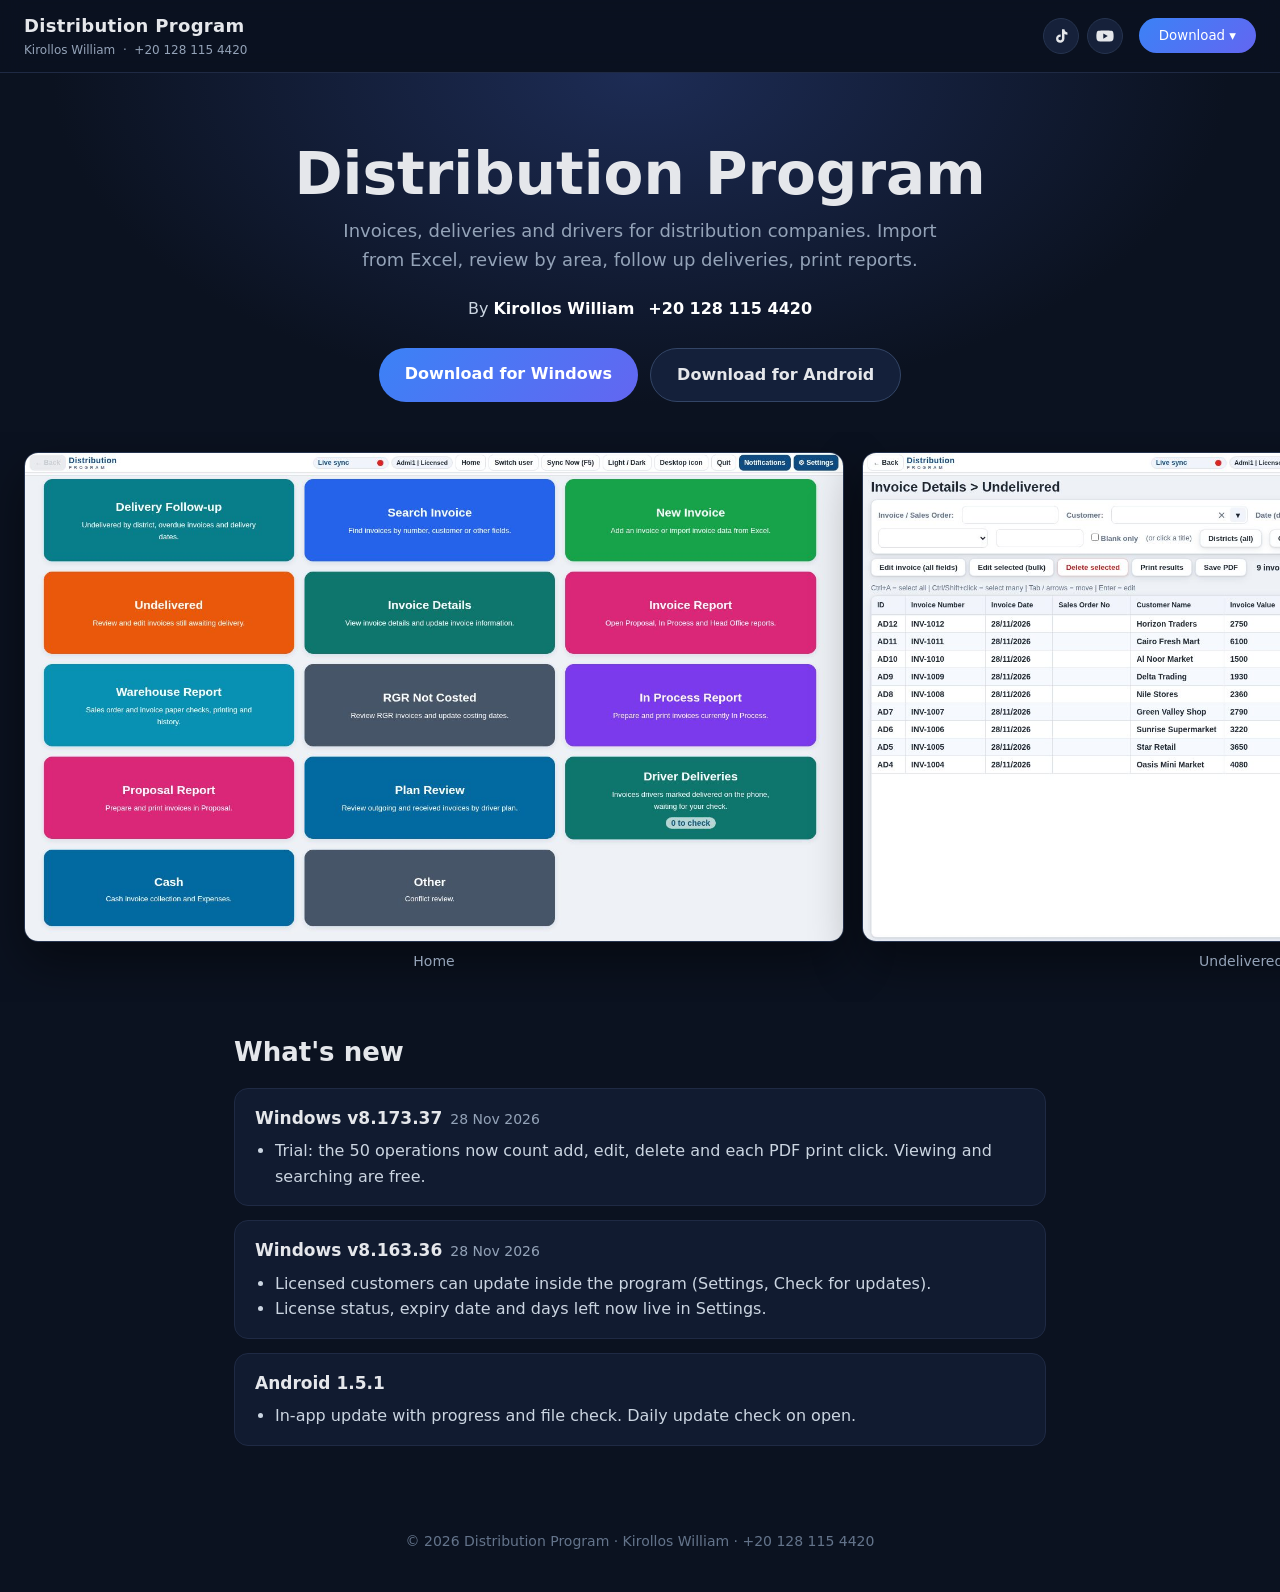
==== commit 1a3b3c3c: "v8.173.37" ====
--- a/index.html
+++ b/index.html
@@ -51,8 +51,8 @@
 <div class="dd" id="dd"><button onclick="document.getElementById('dd').classList.toggle('open')">Download &#9662;</button>
 <div class="menu">
 <div class="lbl">Windows</div>
-<a href="download/Distribution-Program-Trial-v8.163.36-Portable.zip">Portable (ZIP)</a>
-<a href="download/Distribution-Program-Trial-v8.163.36-Setup.exe">Setup (installer)</a>
+<a href="download/Distribution-Program-Trial-v8.173.37-Portable.zip">Portable (ZIP)</a>
+<a href="download/Distribution-Program-Trial-v8.173.37-Setup.exe">Setup (installer)</a>
 <div class="lbl">Android</div>
 <a href="https://distribution-program.github.io/dp-3abe6275df3f/Distribution-Android.apk">Android app (APK)</a>
 </div></div>
@@ -61,7 +61,7 @@
 <h1>Distribution Program</h1>
 <p>Invoices, deliveries and drivers for distribution companies. Import from Excel, review by area, follow up deliveries, print reports.</p>
 <div class="who"><span>By <b>Kirollos William</b></span><a href="tel:+201281154420"><b>+20 128 115 4420</b></a></div>
-<div class="btns"><a class="btn p" href="download/Distribution-Program-Trial-v8.163.36-Setup.exe">Download for Windows</a><a class="btn" href="https://distribution-program.github.io/dp-3abe6275df3f/Distribution-Android.apk">Download for Android</a></div>
+<div class="btns"><a class="btn p" href="download/Distribution-Program-Trial-v8.173.37-Setup.exe">Download for Windows</a><a class="btn" href="https://distribution-program.github.io/dp-3abe6275df3f/Distribution-Android.apk">Download for Android</a></div>
 </div>
 <div class="car" aria-label="Screenshots">
 <figure><img src="img/home.jpg" alt="Home" loading="lazy"><figcaption>Home</figcaption></figure>
@@ -71,8 +71,8 @@
 <figure><img src="img/dark.jpg" alt="Dark mode" loading="lazy"><figcaption>Dark mode</figcaption></figure>
 </div>
 <section><h2>What's new</h2>
+<div class="ver"><h3>Windows v8.173.37<span>28 Nov 2026</span></h3><ul><li>Trial: the 50 operations now count add, edit, delete and each PDF print click. Viewing and searching are free.</li></ul></div>
 <div class="ver"><h3>Windows v8.163.36<span>28 Nov 2026</span></h3><ul><li>Licensed customers can update inside the program (Settings, Check for updates).</li><li>License status, expiry date and days left now live in Settings.</li></ul></div>
-<div class="ver"><h3>Windows v8.153.35<span>28 Nov 2026</span></h3><ul><li>Driver Deliveries refreshes by itself while open: a delivery marked on the phone shows within seconds.</li></ul></div>
 <div class="ver"><h3>Android 1.5.1</h3><ul><li>In-app update with progress and file check. Daily update check on open.</li></ul></div>
 </section>
 <footer>&copy; 2026 Distribution Program &middot; Kirollos William &middot; +20 128 115 4420</footer>
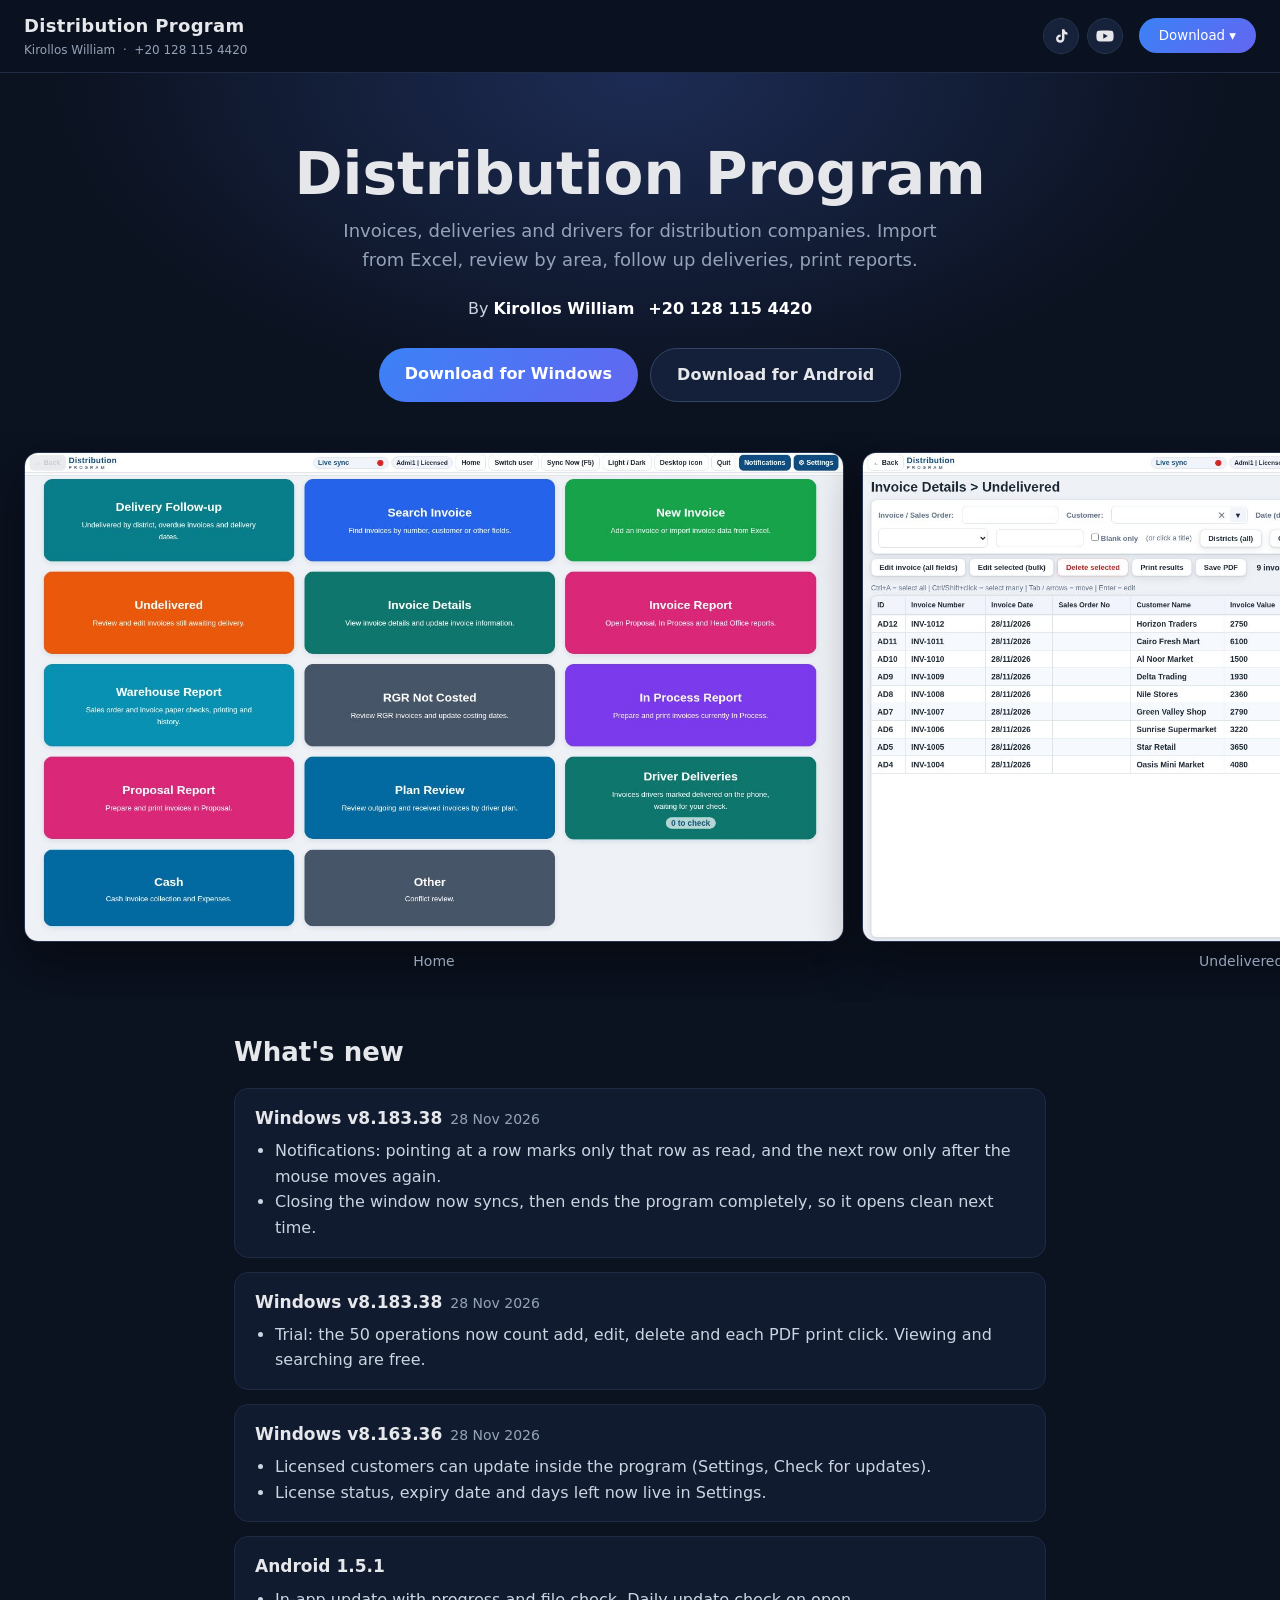
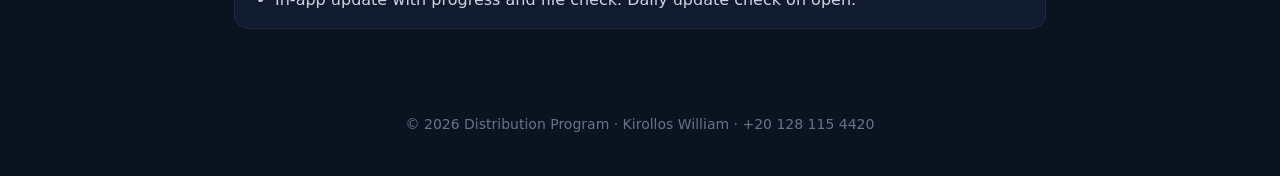
==== commit 7db2333d: "v8.183.38" ====
--- a/index.html
+++ b/index.html
@@ -51,8 +51,8 @@
 <div class="dd" id="dd"><button onclick="document.getElementById('dd').classList.toggle('open')">Download &#9662;</button>
 <div class="menu">
 <div class="lbl">Windows</div>
-<a href="download/Distribution-Program-Trial-v8.173.37-Portable.zip">Portable (ZIP)</a>
-<a href="download/Distribution-Program-Trial-v8.173.37-Setup.exe">Setup (installer)</a>
+<a href="download/Distribution-Program-Trial-v8.183.38-Portable.zip">Portable (ZIP)</a>
+<a href="download/Distribution-Program-Trial-v8.183.38-Setup.exe">Setup (installer)</a>
 <div class="lbl">Android</div>
 <a href="https://distribution-program.github.io/dp-3abe6275df3f/Distribution-Android.apk">Android app (APK)</a>
 </div></div>
@@ -61,7 +61,7 @@
 <h1>Distribution Program</h1>
 <p>Invoices, deliveries and drivers for distribution companies. Import from Excel, review by area, follow up deliveries, print reports.</p>
 <div class="who"><span>By <b>Kirollos William</b></span><a href="tel:+201281154420"><b>+20 128 115 4420</b></a></div>
-<div class="btns"><a class="btn p" href="download/Distribution-Program-Trial-v8.173.37-Setup.exe">Download for Windows</a><a class="btn" href="https://distribution-program.github.io/dp-3abe6275df3f/Distribution-Android.apk">Download for Android</a></div>
+<div class="btns"><a class="btn p" href="download/Distribution-Program-Trial-v8.183.38-Setup.exe">Download for Windows</a><a class="btn" href="https://distribution-program.github.io/dp-3abe6275df3f/Distribution-Android.apk">Download for Android</a></div>
 </div>
 <div class="car" aria-label="Screenshots">
 <figure><img src="img/home.jpg" alt="Home" loading="lazy"><figcaption>Home</figcaption></figure>
@@ -71,7 +71,7 @@
 <figure><img src="img/dark.jpg" alt="Dark mode" loading="lazy"><figcaption>Dark mode</figcaption></figure>
 </div>
 <section><h2>What's new</h2>
-<div class="ver"><h3>Windows v8.173.37<span>28 Nov 2026</span></h3><ul><li>Trial: the 50 operations now count add, edit, delete and each PDF print click. Viewing and searching are free.</li></ul></div>
+<div class="ver"><h3>Windows v8.183.38<span>28 Nov 2026</span></h3><ul><li>Notifications: pointing at a row marks only that row as read, and the next row only after the mouse moves again.</li><li>Closing the window now syncs, then ends the program completely, so it opens clean next time.</li></ul></div><div class="ver"><h3>Windows v8.183.38<span>28 Nov 2026</span></h3><ul><li>Trial: the 50 operations now count add, edit, delete and each PDF print click. Viewing and searching are free.</li></ul></div>
 <div class="ver"><h3>Windows v8.163.36<span>28 Nov 2026</span></h3><ul><li>Licensed customers can update inside the program (Settings, Check for updates).</li><li>License status, expiry date and days left now live in Settings.</li></ul></div>
 <div class="ver"><h3>Android 1.5.1</h3><ul><li>In-app update with progress and file check. Daily update check on open.</li></ul></div>
 </section>
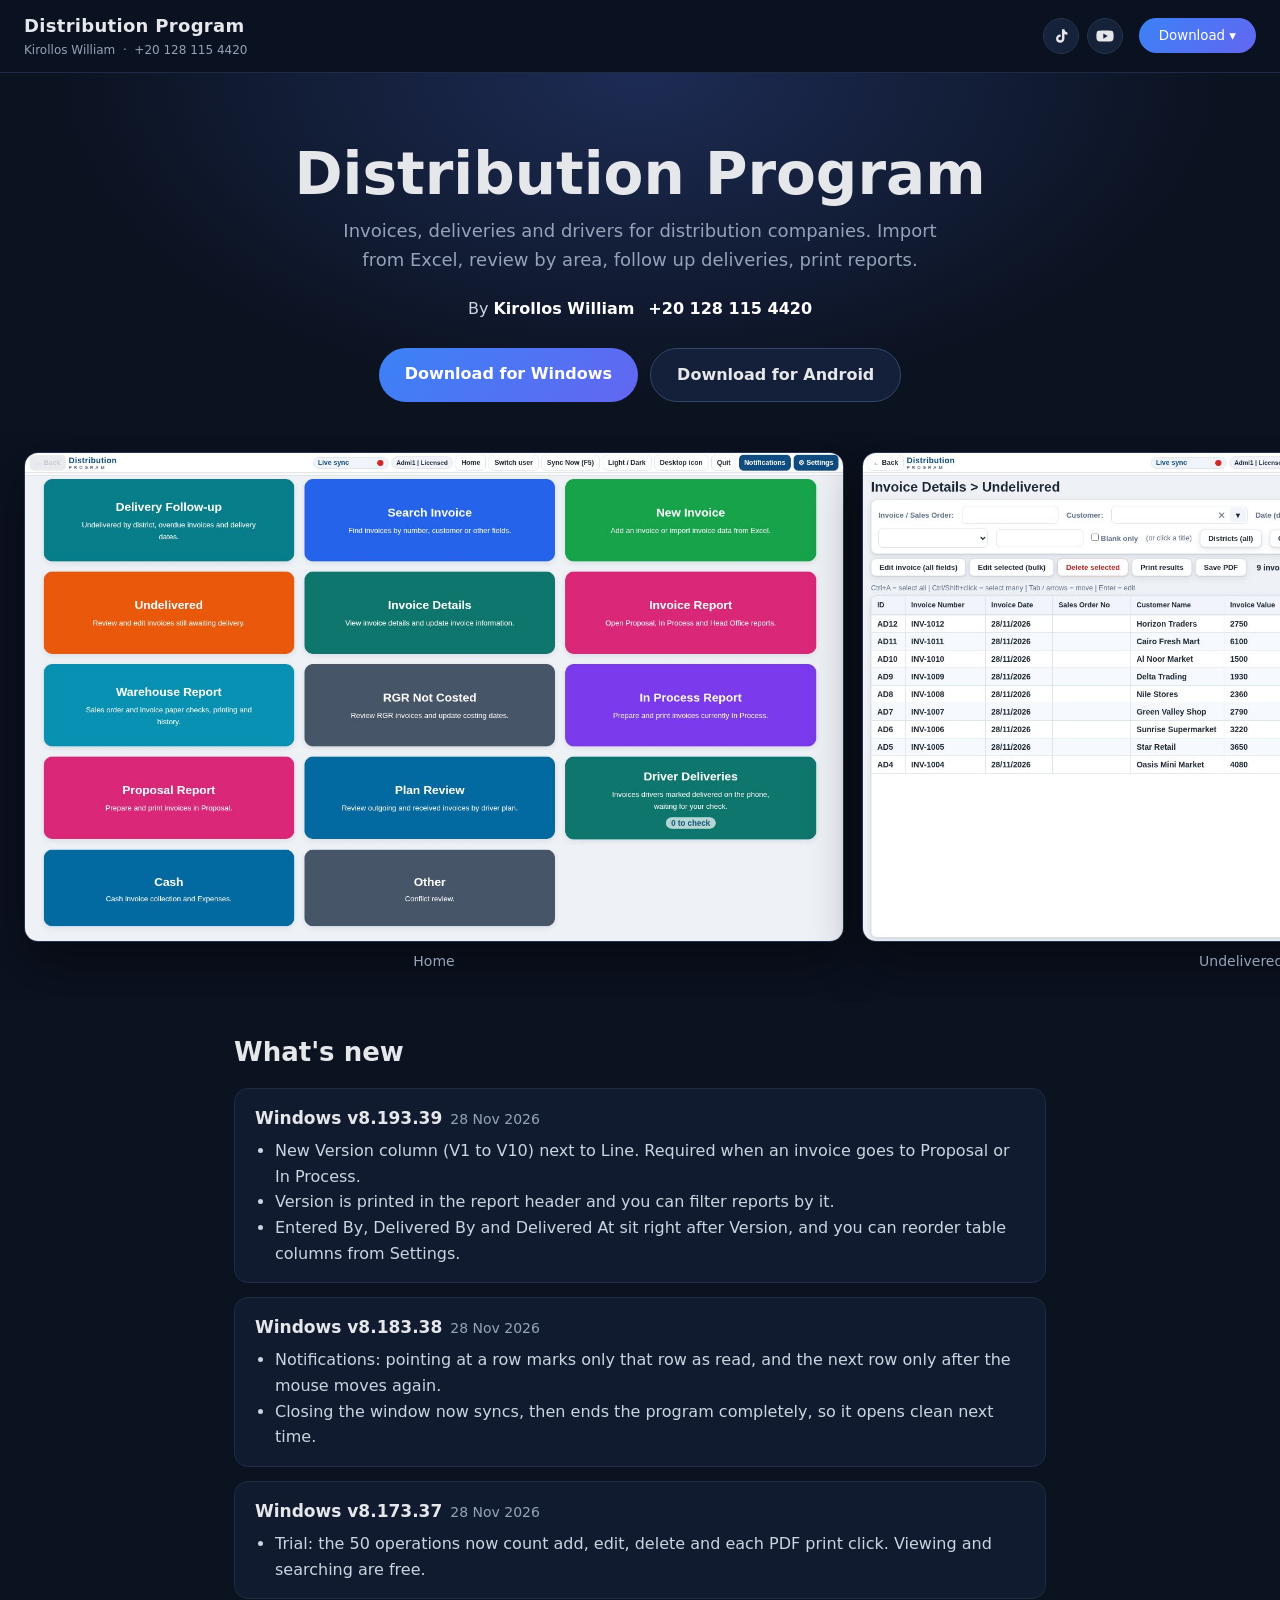
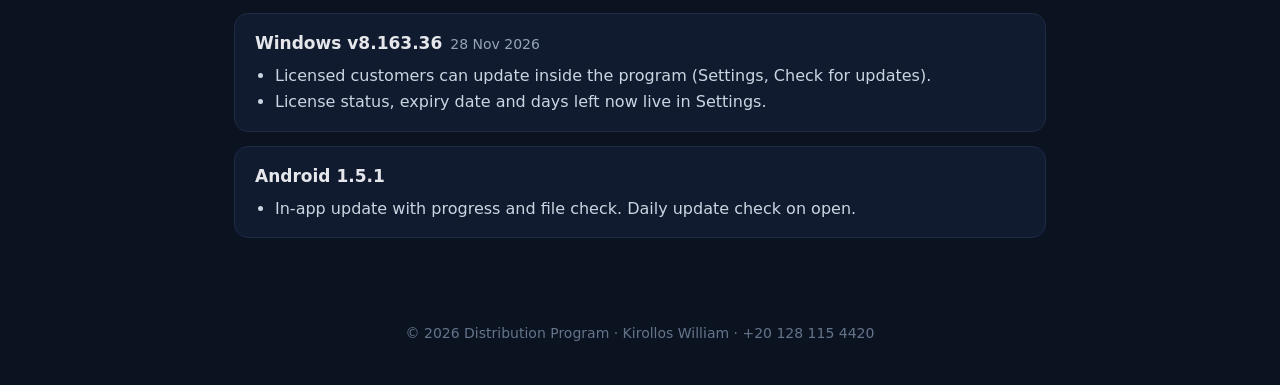
==== commit bef5c518: "v8.193.39" ====
--- a/index.html
+++ b/index.html
@@ -51,8 +51,8 @@
 <div class="dd" id="dd"><button onclick="document.getElementById('dd').classList.toggle('open')">Download &#9662;</button>
 <div class="menu">
 <div class="lbl">Windows</div>
-<a href="download/Distribution-Program-Trial-v8.183.38-Portable.zip">Portable (ZIP)</a>
-<a href="download/Distribution-Program-Trial-v8.183.38-Setup.exe">Setup (installer)</a>
+<a href="download/Distribution-Program-Trial-v8.193.39-Portable.zip">Portable (ZIP)</a>
+<a href="download/Distribution-Program-Trial-v8.193.39-Setup.exe">Setup (installer)</a>
 <div class="lbl">Android</div>
 <a href="https://distribution-program.github.io/dp-3abe6275df3f/Distribution-Android.apk">Android app (APK)</a>
 </div></div>
@@ -61,7 +61,7 @@
 <h1>Distribution Program</h1>
 <p>Invoices, deliveries and drivers for distribution companies. Import from Excel, review by area, follow up deliveries, print reports.</p>
 <div class="who"><span>By <b>Kirollos William</b></span><a href="tel:+201281154420"><b>+20 128 115 4420</b></a></div>
-<div class="btns"><a class="btn p" href="download/Distribution-Program-Trial-v8.183.38-Setup.exe">Download for Windows</a><a class="btn" href="https://distribution-program.github.io/dp-3abe6275df3f/Distribution-Android.apk">Download for Android</a></div>
+<div class="btns"><a class="btn p" href="download/Distribution-Program-Trial-v8.193.39-Setup.exe">Download for Windows</a><a class="btn" href="https://distribution-program.github.io/dp-3abe6275df3f/Distribution-Android.apk">Download for Android</a></div>
 </div>
 <div class="car" aria-label="Screenshots">
 <figure><img src="img/home.jpg" alt="Home" loading="lazy"><figcaption>Home</figcaption></figure>
@@ -71,7 +71,7 @@
 <figure><img src="img/dark.jpg" alt="Dark mode" loading="lazy"><figcaption>Dark mode</figcaption></figure>
 </div>
 <section><h2>What's new</h2>
-<div class="ver"><h3>Windows v8.183.38<span>28 Nov 2026</span></h3><ul><li>Notifications: pointing at a row marks only that row as read, and the next row only after the mouse moves again.</li><li>Closing the window now syncs, then ends the program completely, so it opens clean next time.</li></ul></div><div class="ver"><h3>Windows v8.183.38<span>28 Nov 2026</span></h3><ul><li>Trial: the 50 operations now count add, edit, delete and each PDF print click. Viewing and searching are free.</li></ul></div>
+<div class="ver"><h3>Windows v8.193.39<span>28 Nov 2026</span></h3><ul><li>New Version column (V1 to V10) next to Line. Required when an invoice goes to Proposal or In Process.</li><li>Version is printed in the report header and you can filter reports by it.</li><li>Entered By, Delivered By and Delivered At sit right after Version, and you can reorder table columns from Settings.</li></ul></div><div class="ver"><h3>Windows v8.183.38<span>28 Nov 2026</span></h3><ul><li>Notifications: pointing at a row marks only that row as read, and the next row only after the mouse moves again.</li><li>Closing the window now syncs, then ends the program completely, so it opens clean next time.</li></ul></div><div class="ver"><h3>Windows v8.173.37<span>28 Nov 2026</span></h3><ul><li>Trial: the 50 operations now count add, edit, delete and each PDF print click. Viewing and searching are free.</li></ul></div>
 <div class="ver"><h3>Windows v8.163.36<span>28 Nov 2026</span></h3><ul><li>Licensed customers can update inside the program (Settings, Check for updates).</li><li>License status, expiry date and days left now live in Settings.</li></ul></div>
 <div class="ver"><h3>Android 1.5.1</h3><ul><li>In-app update with progress and file check. Daily update check on open.</li></ul></div>
 </section>
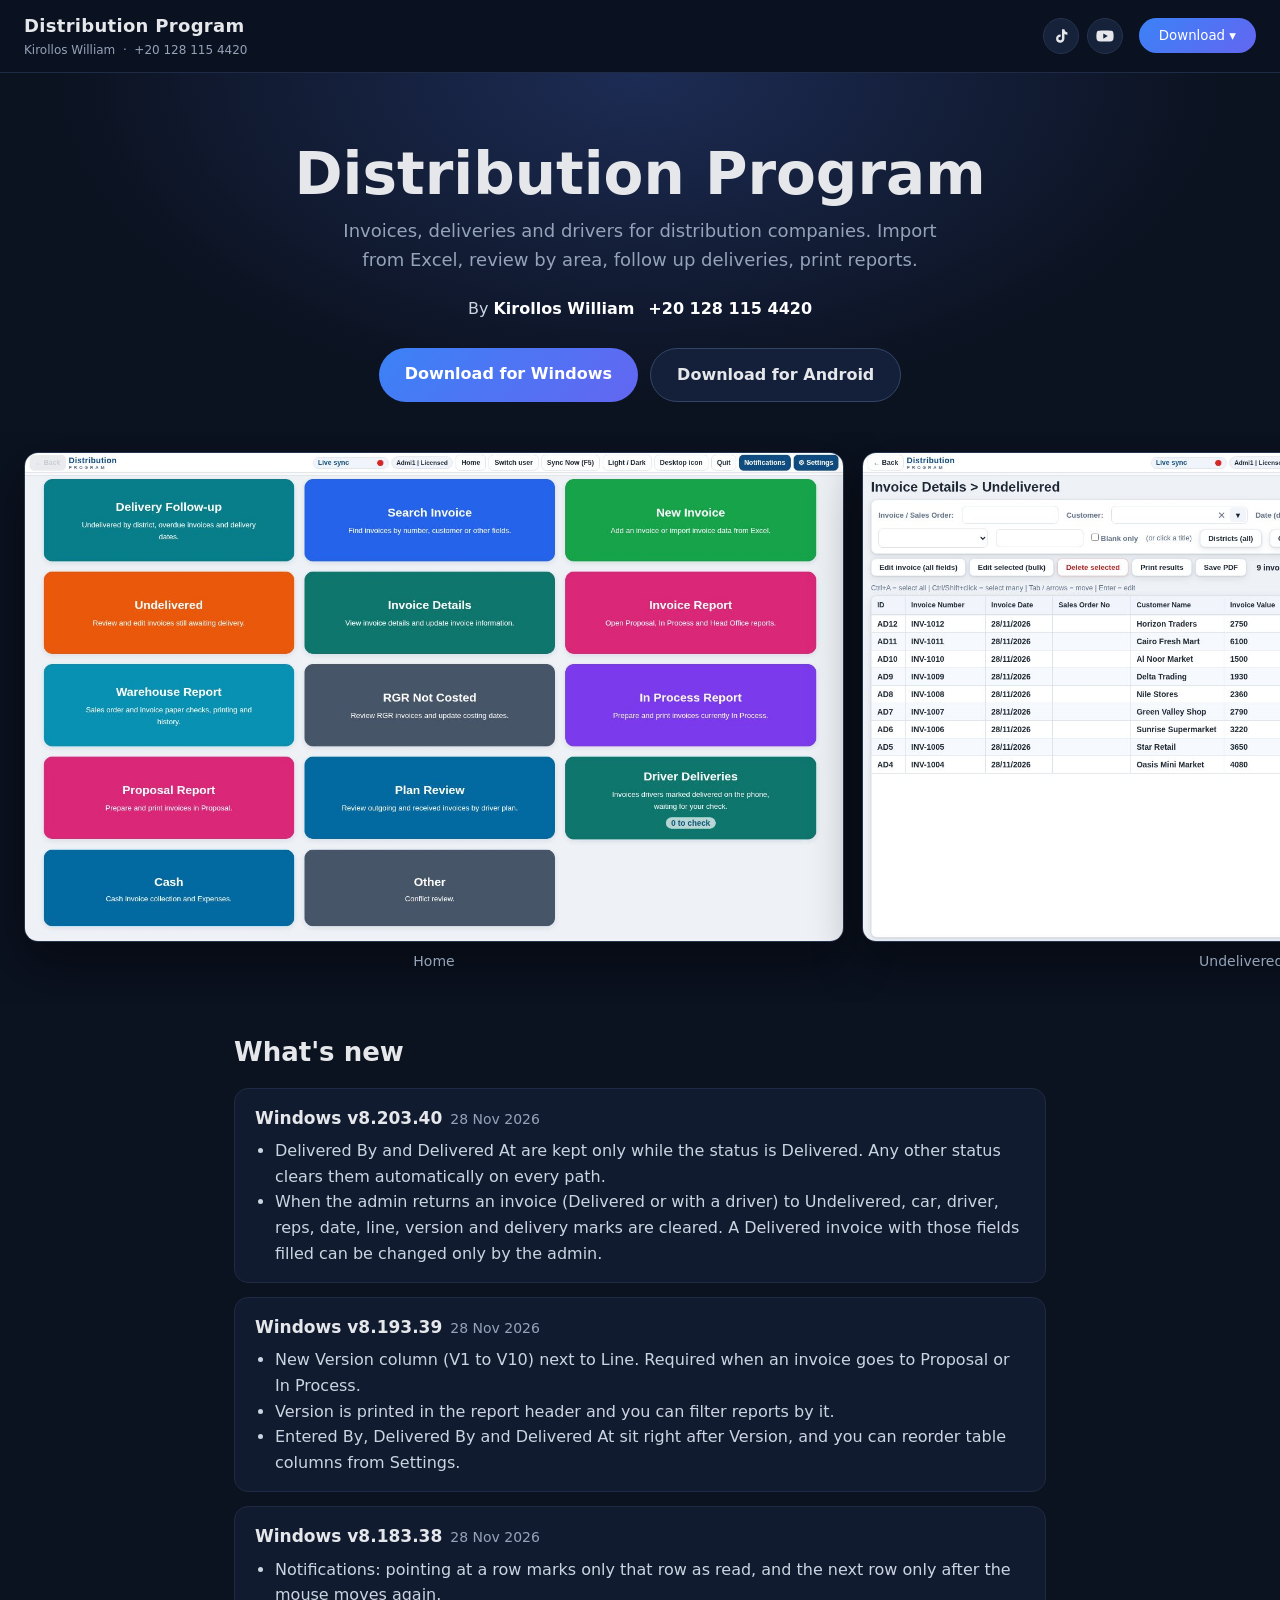
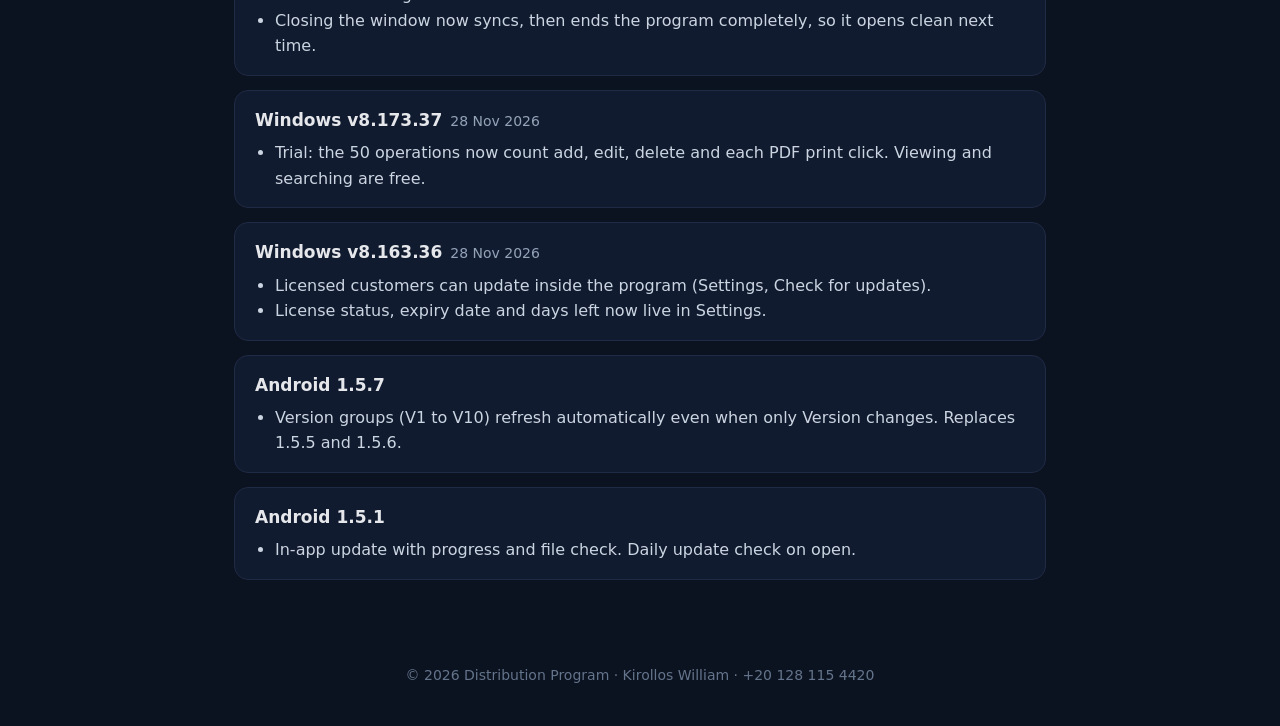
==== commit 4fcdddb1: "v8.203.40" ====
--- a/index.html
+++ b/index.html
@@ -51,8 +51,8 @@
 <div class="dd" id="dd"><button onclick="document.getElementById('dd').classList.toggle('open')">Download &#9662;</button>
 <div class="menu">
 <div class="lbl">Windows</div>
-<a href="download/Distribution-Program-Trial-v8.193.39-Portable.zip">Portable (ZIP)</a>
-<a href="download/Distribution-Program-Trial-v8.193.39-Setup.exe">Setup (installer)</a>
+<a href="download/Distribution-Program-Trial-v8.203.40-Portable.zip">Portable (ZIP)</a>
+<a href="download/Distribution-Program-Trial-v8.203.40-Setup.exe">Setup (installer)</a>
 <div class="lbl">Android</div>
 <a href="https://distribution-program.github.io/dp-3abe6275df3f/Distribution-Android.apk">Android app (APK)</a>
 </div></div>
@@ -61,7 +61,7 @@
 <h1>Distribution Program</h1>
 <p>Invoices, deliveries and drivers for distribution companies. Import from Excel, review by area, follow up deliveries, print reports.</p>
 <div class="who"><span>By <b>Kirollos William</b></span><a href="tel:+201281154420"><b>+20 128 115 4420</b></a></div>
-<div class="btns"><a class="btn p" href="download/Distribution-Program-Trial-v8.193.39-Setup.exe">Download for Windows</a><a class="btn" href="https://distribution-program.github.io/dp-3abe6275df3f/Distribution-Android.apk">Download for Android</a></div>
+<div class="btns"><a class="btn p" href="download/Distribution-Program-Trial-v8.203.40-Setup.exe">Download for Windows</a><a class="btn" href="https://distribution-program.github.io/dp-3abe6275df3f/Distribution-Android.apk">Download for Android</a></div>
 </div>
 <div class="car" aria-label="Screenshots">
 <figure><img src="img/home.jpg" alt="Home" loading="lazy"><figcaption>Home</figcaption></figure>
@@ -71,9 +71,9 @@
 <figure><img src="img/dark.jpg" alt="Dark mode" loading="lazy"><figcaption>Dark mode</figcaption></figure>
 </div>
 <section><h2>What's new</h2>
-<div class="ver"><h3>Windows v8.193.39<span>28 Nov 2026</span></h3><ul><li>New Version column (V1 to V10) next to Line. Required when an invoice goes to Proposal or In Process.</li><li>Version is printed in the report header and you can filter reports by it.</li><li>Entered By, Delivered By and Delivered At sit right after Version, and you can reorder table columns from Settings.</li></ul></div><div class="ver"><h3>Windows v8.183.38<span>28 Nov 2026</span></h3><ul><li>Notifications: pointing at a row marks only that row as read, and the next row only after the mouse moves again.</li><li>Closing the window now syncs, then ends the program completely, so it opens clean next time.</li></ul></div><div class="ver"><h3>Windows v8.173.37<span>28 Nov 2026</span></h3><ul><li>Trial: the 50 operations now count add, edit, delete and each PDF print click. Viewing and searching are free.</li></ul></div>
+<div class="ver"><h3>Windows v8.203.40<span>28 Nov 2026</span></h3><ul><li>Delivered By and Delivered At are kept only while the status is Delivered. Any other status clears them automatically on every path.</li><li>When the admin returns an invoice (Delivered or with a driver) to Undelivered, car, driver, reps, date, line, version and delivery marks are cleared. A Delivered invoice with those fields filled can be changed only by the admin.</li></ul></div><div class="ver"><h3>Windows v8.193.39<span>28 Nov 2026</span></h3><ul><li>New Version column (V1 to V10) next to Line. Required when an invoice goes to Proposal or In Process.</li><li>Version is printed in the report header and you can filter reports by it.</li><li>Entered By, Delivered By and Delivered At sit right after Version, and you can reorder table columns from Settings.</li></ul></div><div class="ver"><h3>Windows v8.183.38<span>28 Nov 2026</span></h3><ul><li>Notifications: pointing at a row marks only that row as read, and the next row only after the mouse moves again.</li><li>Closing the window now syncs, then ends the program completely, so it opens clean next time.</li></ul></div><div class="ver"><h3>Windows v8.173.37<span>28 Nov 2026</span></h3><ul><li>Trial: the 50 operations now count add, edit, delete and each PDF print click. Viewing and searching are free.</li></ul></div>
 <div class="ver"><h3>Windows v8.163.36<span>28 Nov 2026</span></h3><ul><li>Licensed customers can update inside the program (Settings, Check for updates).</li><li>License status, expiry date and days left now live in Settings.</li></ul></div>
-<div class="ver"><h3>Android 1.5.1</h3><ul><li>In-app update with progress and file check. Daily update check on open.</li></ul></div>
+<div class="ver"><h3>Android 1.5.7</h3><ul><li>Version groups (V1 to V10) refresh automatically even when only Version changes. Replaces 1.5.5 and 1.5.6.</li></ul></div><div class="ver"><h3>Android 1.5.1</h3><ul><li>In-app update with progress and file check. Daily update check on open.</li></ul></div>
 </section>
 <footer>&copy; 2026 Distribution Program &middot; Kirollos William &middot; +20 128 115 4420</footer>
 <script>document.addEventListener('click',e=>{const d=document.getElementById('dd');if(!d.contains(e.target))d.classList.remove('open')})</script>
